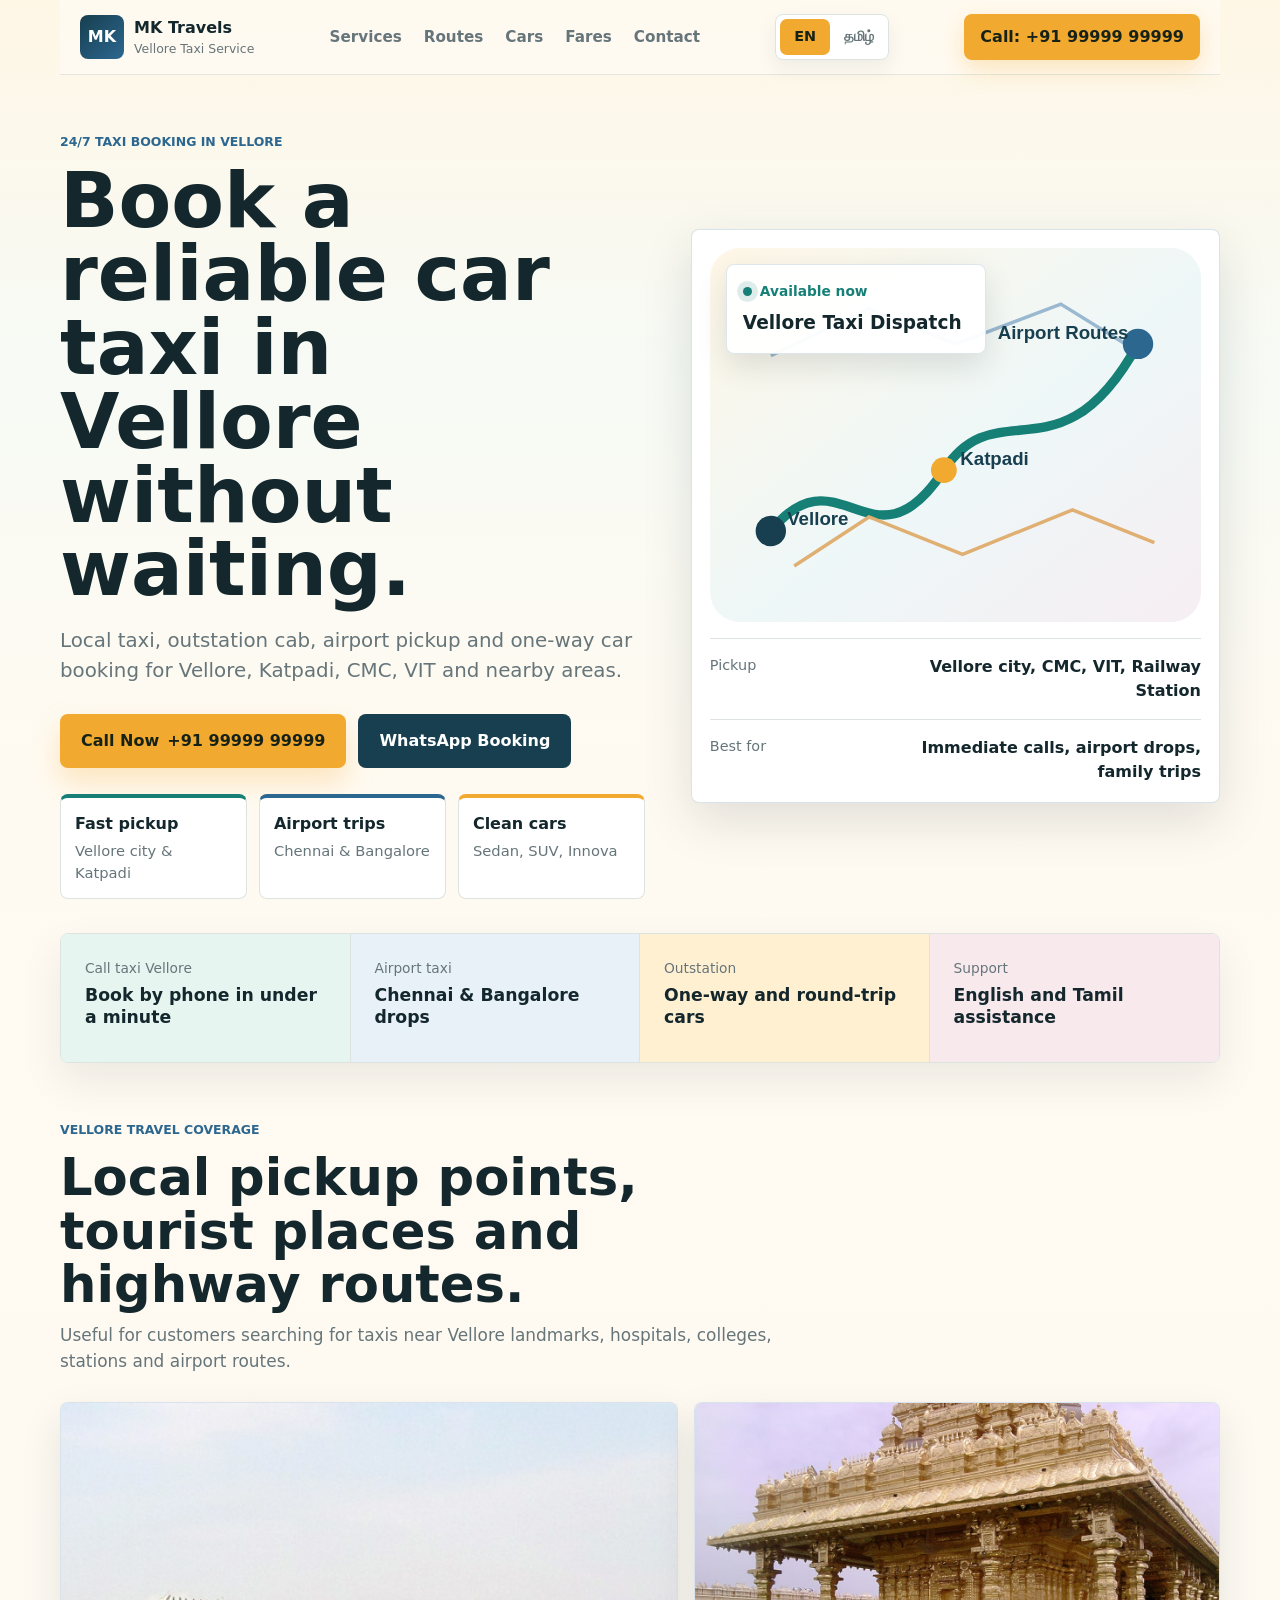
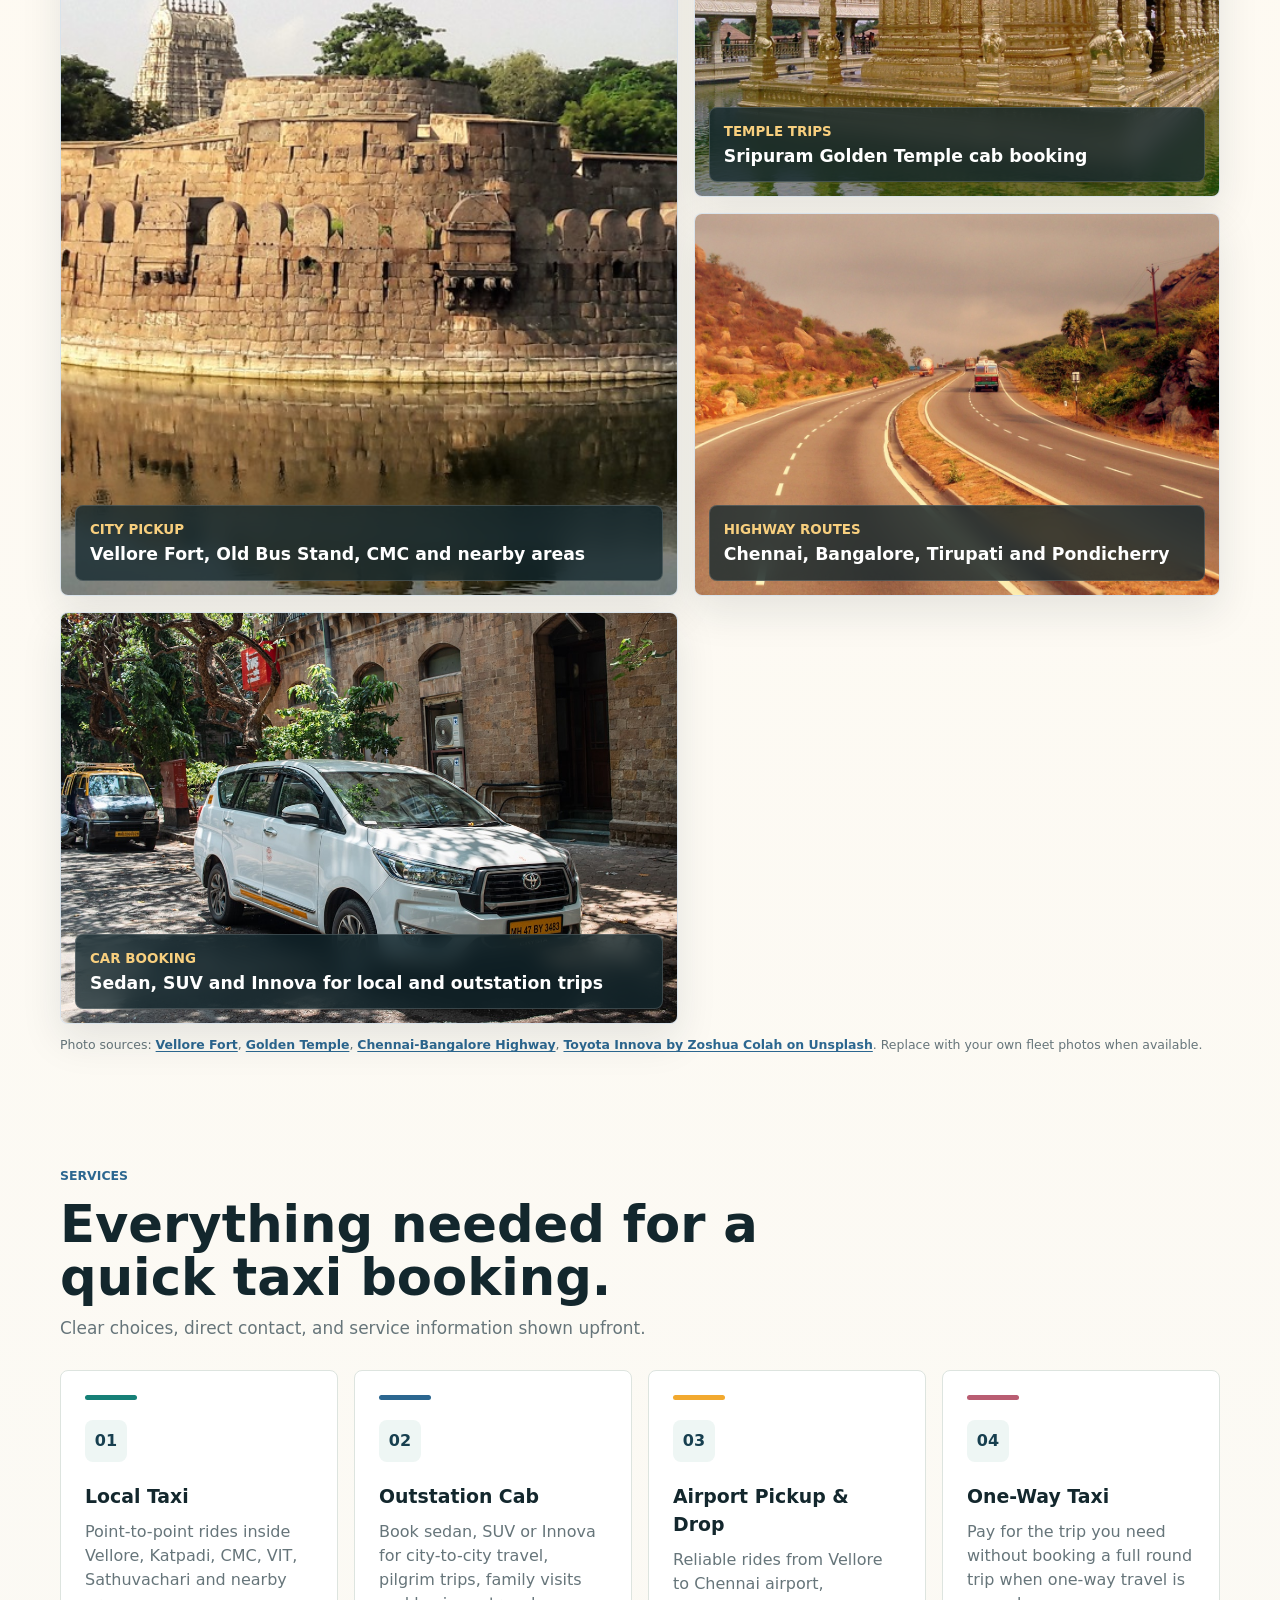
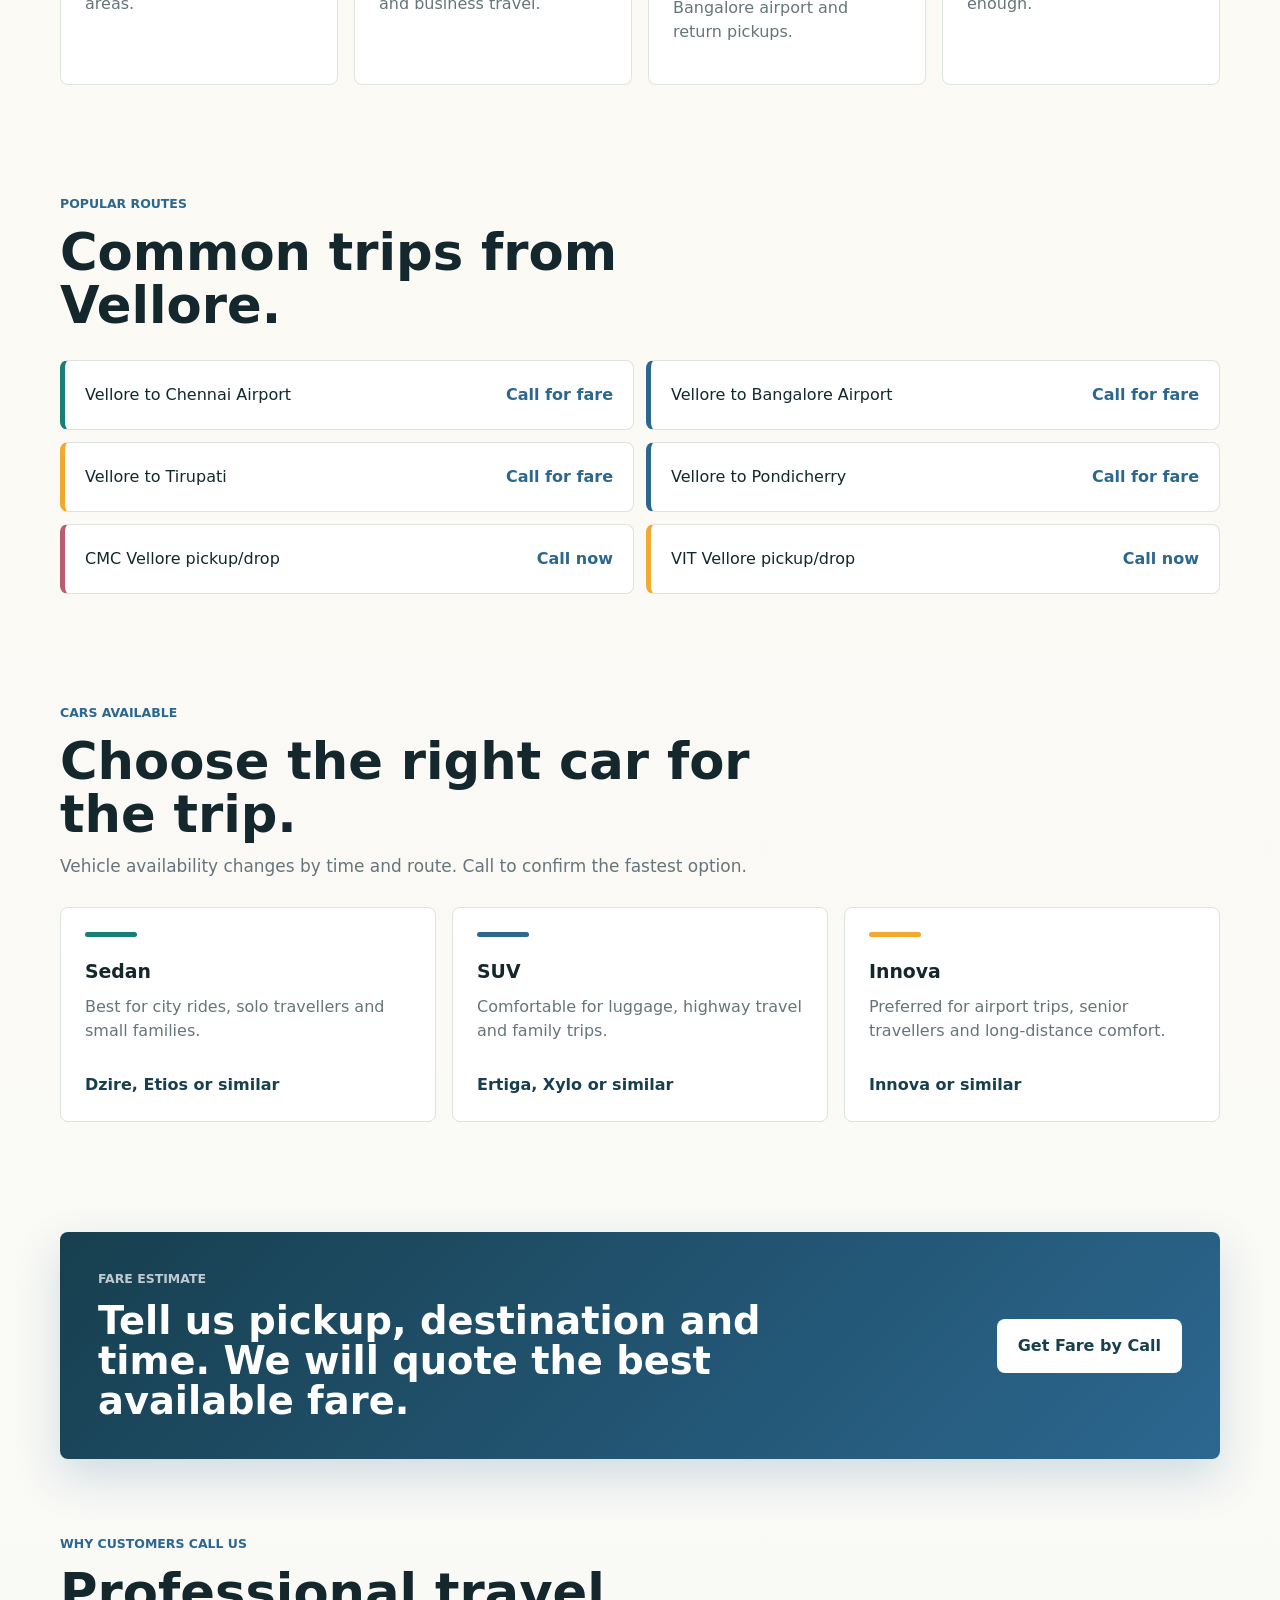
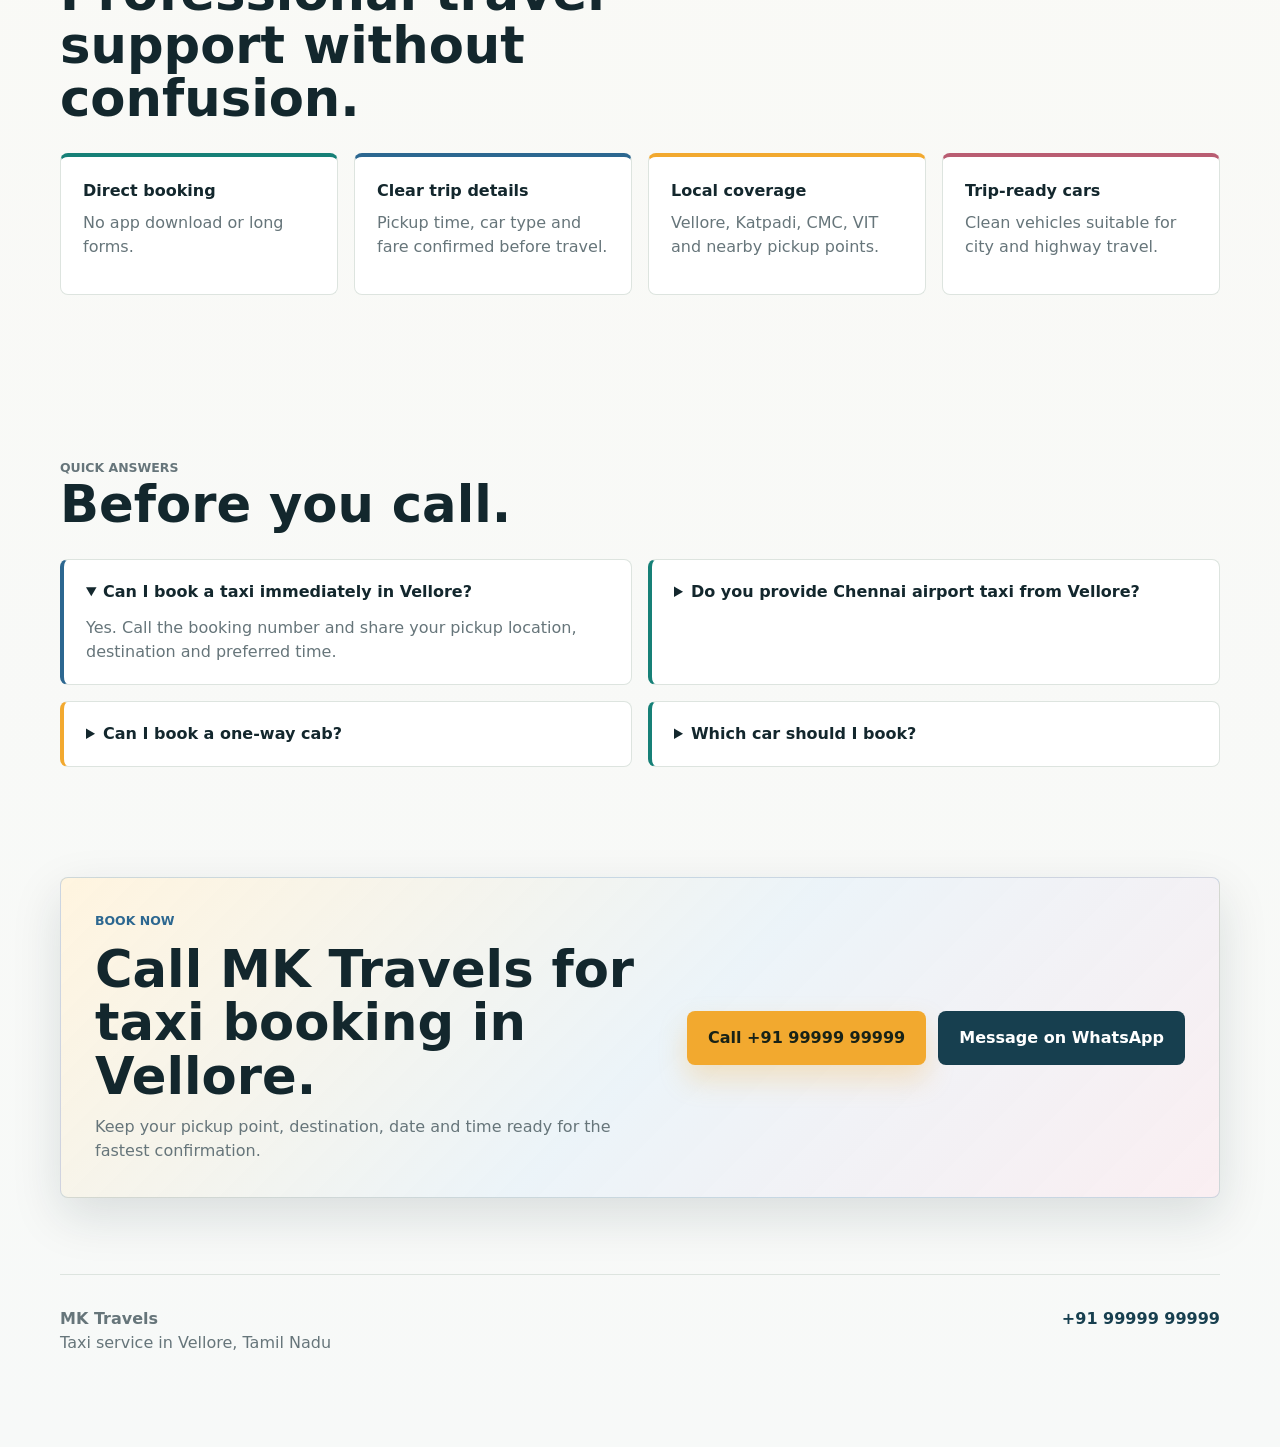
==== mk travels website/index.html @ da9f41bf "Add files via upload" ====
<!doctype html>
<html lang="en">
  <head>
    <meta charset="utf-8" />
    <meta name="viewport" content="width=device-width, initial-scale=1" />
    <title>MK Travels Vellore | Call Taxi, Cab Booking &amp; Outstation Car Rental</title>
    <meta
      name="description"
      content="Book a reliable taxi in Vellore with MK Travels. Local cab service, outstation taxi, airport pickup and drop, one-way trips, sedan, SUV and Innova booking. Call now for quick service."
    />
    <meta
      name="keywords"
      content="taxi service in Vellore, call taxi in Vellore, cab booking Vellore, car rental Vellore, Vellore to Chennai airport taxi, outstation taxi Vellore, one way taxi Vellore, airport taxi Vellore"
    />
    <meta name="robots" content="index, follow" />
    <meta name="theme-color" content="#173f4f" />
    <meta property="og:title" content="MK Travels Vellore | Taxi Booking &amp; Car Rental" />
    <meta
      property="og:description"
      content="Fast taxi booking in Vellore for local trips, outstation cabs, airport pickup and one-way travel."
    />
    <meta property="og:type" content="website" />
    <meta property="og:url" content="https://example.com/" />
    <meta name="twitter:card" content="summary" />
    <link rel="canonical" href="https://example.com/" />
    <link rel="alternate" hreflang="en-IN" href="https://example.com/" />
    <link rel="alternate" hreflang="ta-IN" href="https://example.com/ta.html" />
    <link rel="alternate" hreflang="x-default" href="https://example.com/" />
    <link rel="icon" href="assets/favicon.svg" type="image/svg+xml" />
    <link rel="stylesheet" href="styles.css" />
    <script type="application/ld+json">
      {
        "@context": "https://schema.org",
        "@type": "TaxiService",
        "name": "MK Travels",
        "alternateName": ["MK Travels Vellore", "எம் கே டிராவல்ஸ் வேலூர்", "வேலூர் கால் டாக்ஸி"],
        "url": "https://example.com/",
        "telephone": "+91 99999 99999",
        "priceRange": "Call for fare",
        "areaServed": [
          "Vellore",
          "Katpadi",
          "CMC Vellore",
          "VIT Vellore",
          "Ranipet",
          "Chennai Airport",
          "Bangalore Airport"
        ],
        "address": {
          "@type": "PostalAddress",
          "addressLocality": "Vellore",
          "addressRegion": "Tamil Nadu",
          "addressCountry": "IN"
        },
        "openingHoursSpecification": [
          {
            "@type": "OpeningHoursSpecification",
            "dayOfWeek": [
              "Monday",
              "Tuesday",
              "Wednesday",
              "Thursday",
              "Friday",
              "Saturday",
              "Sunday"
            ],
            "opens": "00:00",
            "closes": "23:59"
          }
        ],
        "hasOfferCatalog": {
          "@type": "OfferCatalog",
          "name": "Taxi and car booking services",
          "itemListElement": [
            { "@type": "Offer", "itemOffered": { "@type": "Service", "name": "Local taxi in Vellore" } },
            { "@type": "Offer", "itemOffered": { "@type": "Service", "name": "Outstation taxi from Vellore" } },
            { "@type": "Offer", "itemOffered": { "@type": "Service", "name": "Airport pickup and drop" } },
            { "@type": "Offer", "itemOffered": { "@type": "Service", "name": "One way cab booking" } },
            { "@type": "Offer", "itemOffered": { "@type": "Service", "name": "வேலூர் கால் டாக்ஸி சேவை" } },
            { "@type": "Offer", "itemOffered": { "@type": "Service", "name": "வேலூரில் இருந்து ஏர்போர்ட் டாக்ஸி" } }
          ]
        }
      }
    </script>
  </head>
  <body>
    <header class="site-header" data-header>
      <a class="brand" href="#top" aria-label="MK Travels home">
        <span class="brand-mark">MK</span>
        <span>
          <strong>MK Travels</strong>
          <small>Vellore Taxi Service</small>
        </span>
      </a>

      <button class="menu-toggle" type="button" aria-label="Open menu" aria-expanded="false" data-menu-toggle>
        <span></span>
        <span></span>
        <span></span>
      </button>

      <nav class="site-nav" data-nav aria-label="Primary navigation">
        <a href="#services">Services</a>
        <a href="#routes">Routes</a>
        <a href="#fleet">Cars</a>
        <a href="#fares">Fares</a>
        <a href="#contact">Contact</a>
      </nav>

      <div class="language-switch" aria-label="Language switch">
        <a class="is-active" href="index.html" aria-current="page">EN</a>
        <a href="ta.html" lang="ta">தமிழ்</a>
      </div>

      <a class="header-call" href="tel:+919999999999" data-track="header-call">Call: +91 99999 99999</a>
    </header>

    <main id="top">
      <section class="hero section-pad">
        <div class="hero-copy">
          <p class="eyebrow">24/7 taxi booking in Vellore</p>
          <h1>Book a reliable car taxi in Vellore without waiting.</h1>
          <p class="hero-text">
            Local taxi, outstation cab, airport pickup and one-way car booking for Vellore,
            Katpadi, CMC, VIT and nearby areas.
          </p>

          <div class="hero-actions" aria-label="Primary booking actions">
            <a class="btn btn-primary" href="tel:+919999999999" data-track="hero-call">
              Call Now
              <span>+91 99999 99999</span>
            </a>
            <a class="btn btn-secondary" href="https://wa.me/919999999999?text=I%20want%20to%20book%20a%20taxi%20in%20Vellore" data-track="hero-whatsapp">
              WhatsApp Booking
            </a>
          </div>

          <ul class="quick-facts" aria-label="Important service details">
            <li><strong>Fast pickup</strong><span>Vellore city &amp; Katpadi</span></li>
            <li><strong>Airport trips</strong><span>Chennai &amp; Bangalore</span></li>
            <li><strong>Clean cars</strong><span>Sedan, SUV, Innova</span></li>
          </ul>
        </div>

        <div class="hero-panel" aria-label="Quick booking summary">
          <div class="dispatch-card">
            <div>
              <span class="status-dot"></span>
              <p>Available now</p>
            </div>
            <strong>Vellore Taxi Dispatch</strong>
          </div>

          <div class="route-visual" aria-hidden="true">
            <svg viewBox="0 0 420 320" role="img">
              <defs>
                <linearGradient id="route-bg" x1="0" x2="1" y1="0" y2="1">
                  <stop offset="0" stop-color="#fff7e7" />
                  <stop offset="0.55" stop-color="#eef7f8" />
                  <stop offset="1" stop-color="#f6eef2" />
                </linearGradient>
              </defs>
              <rect width="420" height="320" rx="26" fill="url(#route-bg)" />
              <path d="M52 242 C110 170 140 282 200 190 C246 120 300 202 366 82" fill="none" stroke="#168077" stroke-width="8" stroke-linecap="round" />
              <path d="M52 92 L136 52 L210 82 L300 48 L368 90" fill="none" stroke="#9ab8cf" stroke-width="3" />
              <path d="M72 272 L136 230 L216 262 L310 224 L380 252" fill="none" stroke="#e0af72" stroke-width="3" />
              <circle cx="52" cy="242" r="13" fill="#173f4f" />
              <circle cx="200" cy="190" r="11" fill="#f2a92f" />
              <circle cx="366" cy="82" r="13" fill="#2c6790" />
              <g fill="#173f4f" font-family="Arial, sans-serif" font-size="16" font-weight="700">
                <text x="66" y="237">Vellore</text>
                <text x="214" y="186">Katpadi</text>
                <text x="246" y="78">Airport Routes</text>
              </g>
            </svg>
          </div>

          <div class="booking-strip">
            <span>Pickup</span>
            <strong>Vellore city, CMC, VIT, Railway Station</strong>
          </div>
          <div class="booking-strip">
            <span>Best for</span>
            <strong>Immediate calls, airport drops, family trips</strong>
          </div>
        </div>
      </section>

      <section class="instant-info" aria-label="Immediate booking information">
        <article>
          <span>Call taxi Vellore</span>
          <strong>Book by phone in under a minute</strong>
        </article>
        <article>
          <span>Airport taxi</span>
          <strong>Chennai &amp; Bangalore drops</strong>
        </article>
        <article>
          <span>Outstation</span>
          <strong>One-way and round-trip cars</strong>
        </article>
        <article>
          <span>Support</span>
          <strong>English and Tamil assistance</strong>
        </article>
      </section>

      <section class="visual-proof section-pad" aria-label="Vellore taxi service coverage">
        <div class="section-head">
          <p class="eyebrow">Vellore travel coverage</p>
          <h2>Local pickup points, tourist places and highway routes.</h2>
          <p>Useful for customers searching for taxis near Vellore landmarks, hospitals, colleges, stations and airport routes.</p>
        </div>

        <div class="image-grid">
          <article class="image-card large">
            <img
              src="assets/vellore-fort.jpg"
              alt="Taxi service near Vellore Fort and central Vellore pickup points"
              width="1200"
              height="675"
              loading="lazy"
              decoding="async"
            />
            <div>
              <span>City pickup</span>
              <strong>Vellore Fort, Old Bus Stand, CMC and nearby areas</strong>
            </div>
          </article>
          <article class="image-card">
            <img
              src="assets/golden-temple.jpg"
              alt="Cab booking for Sripuram Golden Temple Vellore"
              width="1200"
              height="900"
              loading="lazy"
              decoding="async"
            />
            <div>
              <span>Temple trips</span>
              <strong>Sripuram Golden Temple cab booking</strong>
            </div>
          </article>
          <article class="image-card">
            <img
              src="assets/highway-route.jpg"
              alt="Outstation taxi and airport highway routes from Vellore to Chennai and Bangalore"
              width="1200"
              height="871"
              loading="lazy"
              decoding="async"
            />
            <div>
              <span>Highway routes</span>
              <strong>Chennai, Bangalore, Tirupati and Pondicherry</strong>
            </div>
          </article>
          <article class="image-card">
            <img
              src="assets/cab-service.jpg"
              alt="Professional cab service in Vellore with sedan SUV and Innova booking"
              width="1200"
              height="800"
              loading="lazy"
              decoding="async"
            />
            <div>
              <span>Car booking</span>
              <strong>Sedan, SUV and Innova for local and outstation trips</strong>
            </div>
          </article>
        </div>
        <p class="image-credit">
          Photo sources: <a href="https://commons.wikimedia.org/wiki/File:Vellore_Fort_and_Jalakandeswarar_temple_(10).jpg">Vellore Fort</a>,
          <a href="https://commons.wikimedia.org/wiki/File:Golden_Temple,_Vellore,_India.jpg">Golden Temple</a>,
          <a href="https://commons.wikimedia.org/wiki/File:HIghway_Chennai_Bangalore.jpg">Chennai-Bangalore Highway</a>,
          <a href="https://unsplash.com/photos/a-white-car-parked-on-a-city-street-i7iC4G_FjQA">Toyota Innova by Zoshua Colah on Unsplash</a>.
          Replace with your own fleet photos when available.
        </p>
      </section>

      <section id="services" class="section-pad">
        <div class="section-head">
          <p class="eyebrow">Services</p>
          <h2>Everything needed for a quick taxi booking.</h2>
          <p>Clear choices, direct contact, and service information shown upfront.</p>
        </div>

        <div class="service-grid">
          <article class="service-card">
            <span class="icon">01</span>
            <h3>Local Taxi</h3>
            <p>Point-to-point rides inside Vellore, Katpadi, CMC, VIT, Sathuvachari and nearby areas.</p>
          </article>
          <article class="service-card">
            <span class="icon">02</span>
            <h3>Outstation Cab</h3>
            <p>Book sedan, SUV or Innova for city-to-city travel, pilgrim trips, family visits and business travel.</p>
          </article>
          <article class="service-card">
            <span class="icon">03</span>
            <h3>Airport Pickup &amp; Drop</h3>
            <p>Reliable rides from Vellore to Chennai airport, Bangalore airport and return pickups.</p>
          </article>
          <article class="service-card">
            <span class="icon">04</span>
            <h3>One-Way Taxi</h3>
            <p>Pay for the trip you need without booking a full round trip when one-way travel is enough.</p>
          </article>
        </div>
      </section>

      <section id="routes" class="routes section-pad">
        <div class="section-head compact">
          <p class="eyebrow">Popular routes</p>
          <h2>Common trips from Vellore.</h2>
        </div>

        <div class="route-list">
          <a href="tel:+919999999999" data-track="route-call"><span>Vellore to Chennai Airport</span><strong>Call for fare</strong></a>
          <a href="tel:+919999999999" data-track="route-call"><span>Vellore to Bangalore Airport</span><strong>Call for fare</strong></a>
          <a href="tel:+919999999999" data-track="route-call"><span>Vellore to Tirupati</span><strong>Call for fare</strong></a>
          <a href="tel:+919999999999" data-track="route-call"><span>Vellore to Pondicherry</span><strong>Call for fare</strong></a>
          <a href="tel:+919999999999" data-track="route-call"><span>CMC Vellore pickup/drop</span><strong>Call now</strong></a>
          <a href="tel:+919999999999" data-track="route-call"><span>VIT Vellore pickup/drop</span><strong>Call now</strong></a>
        </div>
      </section>

      <section id="fleet" class="fleet section-pad">
        <div class="section-head">
          <p class="eyebrow">Cars available</p>
          <h2>Choose the right car for the trip.</h2>
          <p>Vehicle availability changes by time and route. Call to confirm the fastest option.</p>
        </div>

        <div class="fleet-grid">
          <article>
            <h3>Sedan</h3>
            <p>Best for city rides, solo travellers and small families.</p>
            <span>Dzire, Etios or similar</span>
          </article>
          <article>
            <h3>SUV</h3>
            <p>Comfortable for luggage, highway travel and family trips.</p>
            <span>Ertiga, Xylo or similar</span>
          </article>
          <article>
            <h3>Innova</h3>
            <p>Preferred for airport trips, senior travellers and long-distance comfort.</p>
            <span>Innova or similar</span>
          </article>
        </div>
      </section>

      <section id="fares" class="fare-band">
        <div>
          <p class="eyebrow">Fare estimate</p>
          <h2>Tell us pickup, destination and time. We will quote the best available fare.</h2>
        </div>
        <a class="btn btn-light" href="tel:+919999999999" data-track="fare-call">Get Fare by Call</a>
      </section>

      <section class="why section-pad">
        <div class="section-head compact">
          <p class="eyebrow">Why customers call us</p>
          <h2>Professional travel support without confusion.</h2>
        </div>
        <div class="why-grid">
          <div><strong>Direct booking</strong><span>No app download or long forms.</span></div>
          <div><strong>Clear trip details</strong><span>Pickup time, car type and fare confirmed before travel.</span></div>
          <div><strong>Local coverage</strong><span>Vellore, Katpadi, CMC, VIT and nearby pickup points.</span></div>
          <div><strong>Trip-ready cars</strong><span>Clean vehicles suitable for city and highway travel.</span></div>
        </div>
      </section>

      <section class="faq section-pad" aria-label="Frequently asked questions">
        <div class="section-head compact">
          <p class="eyebrow">Quick answers</p>
          <h2>Before you call.</h2>
        </div>
        <div class="faq-grid">
          <details open>
            <summary>Can I book a taxi immediately in Vellore?</summary>
            <p>Yes. Call the booking number and share your pickup location, destination and preferred time.</p>
          </details>
          <details>
            <summary>Do you provide Chennai airport taxi from Vellore?</summary>
            <p>Yes. Chennai airport pickup and drop services are available by advance booking.</p>
          </details>
          <details>
            <summary>Can I book a one-way cab?</summary>
            <p>Yes. One-way and round-trip options are available based on route and car availability.</p>
          </details>
          <details>
            <summary>Which car should I book?</summary>
            <p>Sedan works for small trips, SUV is better with luggage, and Innova is recommended for longer highway travel.</p>
          </details>
        </div>
      </section>

      <section id="contact" class="contact section-pad">
        <div class="contact-card">
          <div>
            <p class="eyebrow">Book now</p>
            <h2>Call MK Travels for taxi booking in Vellore.</h2>
            <p>Keep your pickup point, destination, date and time ready for the fastest confirmation.</p>
          </div>
          <div class="contact-actions">
            <a class="btn btn-primary" href="tel:+919999999999" data-track="contact-call">Call +91 99999 99999</a>
            <a class="btn btn-secondary" href="https://wa.me/919999999999?text=I%20want%20to%20book%20a%20taxi%20in%20Vellore" data-track="contact-whatsapp">Message on WhatsApp</a>
          </div>
        </div>
      </section>
    </main>

    <footer class="site-footer">
      <div>
        <strong>MK Travels</strong>
        <span>Taxi service in Vellore, Tamil Nadu</span>
      </div>
      <a href="tel:+919999999999" data-track="footer-call">+91 99999 99999</a>
    </footer>

    <div class="mobile-cta" aria-label="Mobile booking actions">
      <a href="tel:+919999999999" data-track="sticky-call">Call Now</a>
      <a href="https://wa.me/919999999999?text=I%20want%20to%20book%20a%20taxi%20in%20Vellore" data-track="sticky-whatsapp">WhatsApp</a>
    </div>

    <script src="script.js"></script>
  </body>
</html>
---- mk travels website/styles.css ----
:root {
  --ink: #13272d;
  --muted: #66757a;
  --brand: #173f4f;
  --brand-2: #168077;
  --blue: #2c6790;
  --blue-soft: #e7f1f7;
  --accent: #f2a92f;
  --accent-dark: #9c5c08;
  --rose: #b95d72;
  --rose-soft: #f8e9ed;
  --green-soft: #e6f5ef;
  --paper: #fffaf1;
  --paper-2: #f5f7f2;
  --soft: #eef6f4;
  --line: #dde4df;
  --white: #ffffff;
  --shadow: 0 18px 50px rgba(19, 39, 45, 0.13);
  --max: 1160px;
}

* {
  box-sizing: border-box;
}

html {
  scroll-behavior: smooth;
}

body {
  margin: 0;
  color: var(--ink);
  background:
    linear-gradient(180deg, #fff7e6 0, #f7faf5 360px, #fffaf1 760px, #f7f9f8 100%);
  font-family: Inter, ui-sans-serif, system-ui, -apple-system, BlinkMacSystemFont, "Segoe UI", sans-serif;
  line-height: 1.5;
}

body.nav-open {
  overflow: hidden;
}

html[lang="ta"] body {
  font-family: "Noto Sans Tamil", "Latha", "Tamil MN", Inter, ui-sans-serif, system-ui, sans-serif;
}

html[lang="ta"] h1,
html[lang="ta"] h2 {
  line-height: 1.12;
}

html[lang="ta"] h1 {
  max-width: 820px;
}

html[lang="ta"] .route-list strong,
html[lang="ta"] .btn,
html[lang="ta"] .header-call {
  white-space: normal;
}

a {
  color: inherit;
  text-decoration: none;
}

button {
  font: inherit;
}

.site-header {
  position: sticky;
  top: 0;
  z-index: 20;
  display: flex;
  align-items: center;
  justify-content: space-between;
  gap: 22px;
  width: min(100%, var(--max));
  margin: 0 auto;
  padding: 14px 20px;
  background: rgba(255, 250, 241, 0.92);
  border-bottom: 1px solid rgba(221, 228, 223, 0.85);
  backdrop-filter: blur(18px);
}

.brand {
  display: inline-flex;
  align-items: center;
  gap: 10px;
  min-width: max-content;
}

.brand-mark {
  display: grid;
  width: 44px;
  height: 44px;
  place-items: center;
  color: var(--white);
  background: linear-gradient(135deg, var(--brand), var(--blue));
  border-radius: 8px;
  font-weight: 800;
}

.brand strong,
.brand small {
  display: block;
}

.brand strong {
  font-size: 1rem;
}

.brand small {
  color: var(--muted);
  font-size: 0.78rem;
}

.site-nav {
  display: flex;
  align-items: center;
  gap: 22px;
  color: var(--muted);
  font-size: 0.95rem;
  font-weight: 650;
}

.site-nav a:hover {
  color: var(--brand);
}

.language-switch {
  display: inline-flex;
  align-items: center;
  gap: 4px;
  padding: 4px;
  background: var(--white);
  border: 1px solid var(--line);
  border-radius: 8px;
  box-shadow: 0 8px 20px rgba(19, 39, 45, 0.07);
}

.language-switch a {
  display: inline-grid;
  min-width: 50px;
  min-height: 36px;
  place-items: center;
  padding: 6px 10px;
  color: var(--muted);
  border-radius: 7px;
  font-size: 0.9rem;
  font-weight: 850;
}

.language-switch a.is-active {
  color: #172217;
  background: var(--accent);
}

.header-call {
  padding: 11px 16px;
  color: #172217;
  background: var(--accent);
  border-radius: 8px;
  font-weight: 800;
  white-space: nowrap;
  box-shadow: 0 9px 24px rgba(242, 169, 47, 0.28);
}

.menu-toggle {
  display: none;
  width: 44px;
  height: 44px;
  padding: 11px;
  background: var(--white);
  border: 1px solid var(--line);
  border-radius: 8px;
}

.menu-toggle span {
  display: block;
  height: 2px;
  margin: 5px 0;
  background: var(--brand);
}

.section-pad {
  width: min(100% - 40px, var(--max));
  margin: 0 auto;
  padding: 76px 0;
}

.hero {
  display: grid;
  grid-template-columns: minmax(0, 1.05fr) minmax(340px, 0.95fr);
  align-items: center;
  gap: 46px;
  min-height: calc(100vh - 80px);
  padding-top: 58px;
  padding-bottom: 42px;
}

.hero-copy {
  position: relative;
}

.eyebrow {
  margin: 0 0 12px;
  color: var(--blue);
  font-size: 0.78rem;
  font-weight: 850;
  letter-spacing: 0;
  text-transform: uppercase;
}

h1,
h2,
h3,
p {
  margin-top: 0;
}

h1 {
  max-width: 780px;
  margin-bottom: 20px;
  font-size: clamp(2.45rem, 6vw, 5.3rem);
  line-height: 0.96;
  letter-spacing: 0;
}

h2 {
  margin-bottom: 12px;
  font-size: clamp(1.9rem, 4vw, 3.5rem);
  line-height: 1.04;
  letter-spacing: 0;
}

h3 {
  margin-bottom: 10px;
  font-size: 1.18rem;
}

.hero-text {
  max-width: 660px;
  margin-bottom: 28px;
  color: var(--muted);
  font-size: clamp(1.05rem, 2vw, 1.24rem);
}

.hero-actions,
.contact-actions {
  display: flex;
  flex-wrap: wrap;
  gap: 12px;
  margin-bottom: 26px;
}

.btn {
  display: inline-flex;
  min-height: 52px;
  align-items: center;
  justify-content: center;
  gap: 8px;
  padding: 14px 20px;
  border: 1px solid transparent;
  border-radius: 8px;
  font-weight: 850;
  text-align: center;
}

.btn span {
  font-weight: 700;
}

.btn-primary {
  color: #172217;
  background: var(--accent);
  box-shadow: 0 14px 28px rgba(242, 169, 47, 0.26);
}

.btn-secondary {
  color: var(--white);
  background: var(--brand);
  border-color: rgba(23, 63, 79, 0.12);
}

.btn-light {
  color: var(--brand);
  background: var(--white);
}

.quick-facts {
  display: grid;
  grid-template-columns: repeat(3, minmax(0, 1fr));
  gap: 12px;
  max-width: 740px;
  padding: 0;
  margin: 0;
  list-style: none;
}

.quick-facts li {
  min-height: 92px;
  padding: 14px;
  background: var(--white);
  border: 1px solid var(--line);
  border-top: 4px solid var(--brand-2);
  border-radius: 8px;
}

.quick-facts li:nth-child(2) {
  border-top-color: var(--blue);
}

.quick-facts li:nth-child(3) {
  border-top-color: var(--accent);
}

.quick-facts strong,
.quick-facts span {
  display: block;
}

.quick-facts span {
  margin-top: 4px;
  color: var(--muted);
  font-size: 0.92rem;
}

.hero-panel {
  position: relative;
  padding: 18px;
  background: var(--white);
  border: 1px solid rgba(44, 103, 144, 0.18);
  border-radius: 8px;
  box-shadow: var(--shadow);
}

.dispatch-card {
  position: absolute;
  top: 34px;
  left: 34px;
  z-index: 2;
  width: min(260px, calc(100% - 68px));
  padding: 16px;
  background: rgba(255, 255, 255, 0.95);
  border: 1px solid rgba(44, 103, 144, 0.16);
  border-radius: 8px;
  box-shadow: 0 12px 30px rgba(16, 37, 34, 0.12);
}

.dispatch-card div {
  display: flex;
  align-items: center;
  gap: 8px;
}

.dispatch-card p {
  margin: 0;
  color: var(--brand-2);
  font-size: 0.86rem;
  font-weight: 850;
}

.dispatch-card strong {
  display: block;
  margin-top: 8px;
  font-size: 1.16rem;
}

.status-dot {
  width: 9px;
  height: 9px;
  background: var(--brand-2);
  border-radius: 50%;
  box-shadow: 0 0 0 6px rgba(22, 128, 119, 0.14);
}

.route-visual {
  overflow: hidden;
  border-radius: 8px;
}

.route-visual svg {
  display: block;
  width: 100%;
  height: auto;
}

.booking-strip {
  display: flex;
  justify-content: space-between;
  gap: 16px;
  padding: 16px 0 0;
  margin-top: 16px;
  border-top: 1px solid var(--line);
}

.booking-strip span {
  color: var(--muted);
  font-size: 0.9rem;
}

.booking-strip strong {
  max-width: 310px;
  text-align: right;
}

.instant-info {
  display: grid;
  grid-template-columns: repeat(4, minmax(0, 1fr));
  width: min(100% - 40px, var(--max));
  margin: -8px auto 0;
  overflow: hidden;
  background: var(--white);
  border-radius: 8px;
  border: 1px solid var(--line);
  box-shadow: 0 18px 42px rgba(19, 39, 45, 0.08);
}

.instant-info article {
  min-height: 128px;
  padding: 24px;
  color: var(--ink);
  border-right: 1px solid var(--line);
  background: var(--green-soft);
}

.instant-info article:nth-child(2) {
  background: var(--blue-soft);
}

.instant-info article:nth-child(3) {
  background: #fff0d2;
}

.instant-info article:nth-child(4) {
  background: var(--rose-soft);
}

.instant-info article:last-child {
  border-right: 0;
}

.instant-info span,
.instant-info strong {
  display: block;
}

.instant-info span {
  margin-bottom: 7px;
  color: var(--muted);
  font-size: 0.86rem;
}

.instant-info strong {
  font-size: 1.08rem;
  line-height: 1.25;
}

.section-head {
  max-width: 760px;
  margin-bottom: 28px;
}

.section-head.compact {
  max-width: 620px;
}

.section-head p:not(.eyebrow) {
  color: var(--muted);
  font-size: 1.06rem;
}

.visual-proof {
  padding-top: 58px;
  padding-bottom: 36px;
}

.image-grid {
  display: grid;
  grid-template-columns: 1.08fr 0.92fr;
  gap: 16px;
}

.image-card {
  position: relative;
  min-height: 250px;
  overflow: hidden;
  background: var(--white);
  border: 1px solid rgba(44, 103, 144, 0.18);
  border-radius: 8px;
  box-shadow: 0 16px 40px rgba(19, 39, 45, 0.1);
}

.image-card.large {
  grid-row: span 2;
  min-height: 516px;
}

.image-card img {
  display: block;
  width: 100%;
  height: 100%;
  min-height: inherit;
  object-fit: cover;
}

.image-card div {
  position: absolute;
  right: 14px;
  bottom: 14px;
  left: 14px;
  padding: 14px;
  color: var(--white);
  background: rgba(19, 39, 45, 0.78);
  border: 1px solid rgba(255, 255, 255, 0.16);
  border-radius: 8px;
  backdrop-filter: blur(10px);
}

.image-card span,
.image-card strong {
  display: block;
}

.image-card span {
  margin-bottom: 4px;
  color: #f8cf7e;
  font-size: 0.84rem;
  font-weight: 850;
  text-transform: uppercase;
}

.image-card strong {
  font-size: 1.08rem;
  line-height: 1.24;
}

.image-credit {
  margin: 12px 0 0;
  color: var(--muted);
  font-size: 0.78rem;
}

.image-credit a {
  color: var(--blue);
  font-weight: 750;
  text-decoration: underline;
  text-underline-offset: 2px;
}

.service-grid,
.fleet-grid,
.why-grid,
.faq-grid {
  display: grid;
  gap: 16px;
}

.service-grid {
  grid-template-columns: repeat(4, minmax(0, 1fr));
}

.service-card,
.fleet-grid article,
.why-grid div,
.faq details {
  background: var(--white);
  border: 1px solid var(--line);
  border-radius: 8px;
}

.service-card {
  min-height: 244px;
  padding: 24px;
  position: relative;
  overflow: hidden;
}

.service-card::before,
.fleet-grid article::before {
  content: "";
  display: block;
  width: 52px;
  height: 5px;
  margin-bottom: 20px;
  background: var(--brand-2);
  border-radius: 99px;
}

.service-card:nth-child(2)::before,
.fleet-grid article:nth-child(2)::before {
  background: var(--blue);
}

.service-card:nth-child(3)::before,
.fleet-grid article:nth-child(3)::before {
  background: var(--accent);
}

.service-card:nth-child(4)::before {
  background: var(--rose);
}

.service-card p,
.fleet-grid p,
.why-grid span,
.faq p {
  color: var(--muted);
}

.icon {
  display: inline-grid;
  width: 42px;
  height: 42px;
  place-items: center;
  margin-bottom: 20px;
  color: var(--brand);
  background: var(--soft);
  border-radius: 8px;
  font-weight: 850;
}

.routes {
  padding-top: 34px;
}

.route-list {
  display: grid;
  grid-template-columns: repeat(2, minmax(0, 1fr));
  gap: 12px;
}

.route-list a {
  display: flex;
  align-items: center;
  justify-content: space-between;
  gap: 16px;
  min-height: 70px;
  padding: 18px 20px;
  background: var(--white);
  border: 1px solid var(--line);
  border-left: 5px solid var(--brand-2);
  border-radius: 8px;
  transition: transform 160ms ease, border-color 160ms ease;
}

.route-list a:hover {
  border-color: rgba(44, 103, 144, 0.36);
  transform: translateY(-2px);
}

.route-list a:nth-child(2n) {
  border-left-color: var(--blue);
}

.route-list a:nth-child(3n) {
  border-left-color: var(--accent);
}

.route-list a:nth-child(5n) {
  border-left-color: var(--rose);
}

.route-list strong {
  color: var(--blue);
  white-space: nowrap;
}

.fleet {
  padding-top: 34px;
}

.fleet-grid {
  grid-template-columns: repeat(3, minmax(0, 1fr));
}

.fleet-grid article {
  min-height: 200px;
  padding: 24px;
}

.fleet-grid span {
  display: inline-block;
  margin-top: 14px;
  color: var(--brand);
  font-weight: 800;
}

.fare-band {
  display: flex;
  align-items: center;
  justify-content: space-between;
  gap: 24px;
  width: min(100% - 40px, var(--max));
  margin: 34px auto 0;
  padding: 38px;
  color: var(--white);
  background: linear-gradient(135deg, var(--brand), var(--blue));
  border-radius: 8px;
  box-shadow: 0 18px 45px rgba(44, 103, 144, 0.2);
}

.fare-band .eyebrow {
  color: rgba(255, 255, 255, 0.72);
}

.fare-band h2 {
  max-width: 760px;
  margin-bottom: 0;
  font-size: clamp(1.7rem, 3vw, 2.6rem);
}

.why-grid {
  grid-template-columns: repeat(4, minmax(0, 1fr));
}

.why-grid div {
  min-height: 142px;
  padding: 22px;
  border-top: 4px solid var(--brand-2);
}

.why-grid div:nth-child(2) {
  border-top-color: var(--blue);
}

.why-grid div:nth-child(3) {
  border-top-color: var(--accent);
}

.why-grid div:nth-child(4) {
  border-top-color: var(--rose);
}

.why-grid strong,
.why-grid span {
  display: block;
}

.why-grid span {
  margin-top: 8px;
}

.faq-grid {
  grid-template-columns: repeat(2, minmax(0, 1fr));
}

.faq details {
  padding: 20px 22px;
  border-left: 4px solid var(--blue);
}

.faq details:nth-child(2n) {
  border-left-color: var(--brand-2);
}

.faq details:nth-child(3n) {
  border-left-color: var(--accent);
}

.faq summary {
  cursor: pointer;
  font-weight: 850;
}

.faq p {
  margin: 12px 0 0;
}

.contact {
  padding-top: 34px;
}

.contact-card {
  display: grid;
  grid-template-columns: minmax(0, 1fr) auto;
  gap: 26px;
  align-items: center;
  padding: 34px;
  background:
    linear-gradient(135deg, rgba(255, 240, 210, 0.7), rgba(231, 241, 247, 0.8) 52%, rgba(248, 233, 237, 0.75)),
    var(--white);
  border: 1px solid rgba(44, 103, 144, 0.2);
  border-radius: 8px;
  box-shadow: var(--shadow);
}

.contact-card h2 {
  max-width: 700px;
  font-size: clamp(1.9rem, 4vw, 3.2rem);
}

.contact-card p:not(.eyebrow) {
  margin-bottom: 0;
  color: var(--muted);
}

.contact-actions {
  justify-content: flex-end;
  margin-bottom: 0;
}

.site-footer {
  display: flex;
  justify-content: space-between;
  gap: 20px;
  width: min(100% - 40px, var(--max));
  margin: 0 auto;
  padding: 32px 0 92px;
  color: var(--muted);
  border-top: 1px solid var(--line);
}

.site-footer strong,
.site-footer span {
  display: block;
}

.site-footer a {
  color: var(--brand);
  font-weight: 850;
}

.mobile-cta {
  position: fixed;
  right: 14px;
  bottom: 14px;
  left: 14px;
  z-index: 30;
  display: none;
  grid-template-columns: 1fr 1fr;
  gap: 10px;
  padding: 10px;
  background: rgba(255, 250, 241, 0.9);
  border: 1px solid var(--line);
  border-radius: 8px;
  backdrop-filter: blur(18px);
  box-shadow: 0 12px 32px rgba(16, 37, 34, 0.18);
}

.mobile-cta a {
  display: grid;
  min-height: 48px;
  place-items: center;
  color: #172217;
  background: var(--accent);
  border-radius: 8px;
  font-weight: 850;
}

.mobile-cta a:last-child {
  color: var(--white);
  background: var(--brand);
  border: 1px solid rgba(23, 63, 79, 0.12);
}

@media (max-width: 980px) {
  .site-header {
    width: 100%;
  }

  .menu-toggle,
  .mobile-cta {
    display: grid;
  }

  .site-nav {
    position: fixed;
    top: 73px;
    right: 16px;
    left: 16px;
    display: none;
    padding: 18px;
    background: var(--white);
    border: 1px solid var(--line);
    border-radius: 8px;
    box-shadow: var(--shadow);
  }

  .site-nav.is-open {
    display: grid;
  }

  .header-call {
    display: none;
  }

  .hero {
    grid-template-columns: 1fr;
    min-height: 0;
    padding-top: 46px;
  }

  .hero-panel {
    max-width: 620px;
  }

  .instant-info,
  .service-grid,
  .image-grid,
  .why-grid {
    grid-template-columns: repeat(2, minmax(0, 1fr));
  }

  .image-card.large {
    grid-row: span 1;
    min-height: 300px;
  }

  .instant-info article:nth-child(2) {
    border-right: 0;
  }

  .contact-card {
    grid-template-columns: 1fr;
  }

  .contact-actions {
    justify-content: flex-start;
  }
}

@media (max-width: 680px) {
  .site-header {
    gap: 10px;
    padding: 12px 14px;
  }

  .language-switch a {
    min-width: 44px;
    padding-inline: 8px;
    font-size: 0.84rem;
  }

  .section-pad {
    width: min(100% - 28px, var(--max));
    padding: 54px 0;
  }

  .hero {
    gap: 30px;
    padding-top: 34px;
  }

  h1 {
    font-size: clamp(2.25rem, 12vw, 3.6rem);
  }

  .hero-actions .btn,
  .contact-actions .btn {
    width: 100%;
  }

  .quick-facts,
  .instant-info,
  .service-grid,
  .image-grid,
  .route-list,
  .fleet-grid,
  .why-grid,
  .faq-grid {
    grid-template-columns: 1fr;
  }

  .quick-facts li {
    min-height: auto;
  }

  .image-card,
  .image-card.large {
    min-height: 260px;
  }

  .instant-info {
    width: min(100% - 28px, var(--max));
  }

  .instant-info article {
    min-height: auto;
    border-right: 0;
    border-bottom: 1px solid var(--line);
  }

  .instant-info article:last-child {
    border-bottom: 0;
  }

  .dispatch-card {
    position: static;
    width: 100%;
    margin-bottom: 12px;
  }

  .booking-strip,
  .route-list a,
  .fare-band,
  .site-footer {
    display: block;
  }

  .booking-strip strong {
    display: block;
    max-width: none;
    margin-top: 4px;
    text-align: left;
  }

  .route-list strong {
    display: block;
    margin-top: 6px;
  }

  .fare-band {
    width: min(100% - 28px, var(--max));
    padding: 28px;
  }

  .fare-band .btn {
    width: 100%;
    margin-top: 22px;
  }

  .contact-card {
    padding: 26px;
  }

  .site-footer {
    width: min(100% - 28px, var(--max));
  }

  .site-footer a {
    display: block;
    margin-top: 12px;
  }
}

@media (max-width: 420px) {
  .brand small {
    display: none;
  }

  .brand-mark {
    width: 40px;
    height: 40px;
  }

  .menu-toggle {
    width: 40px;
    height: 40px;
    padding: 9px;
  }

  .language-switch {
    padding: 3px;
  }
}
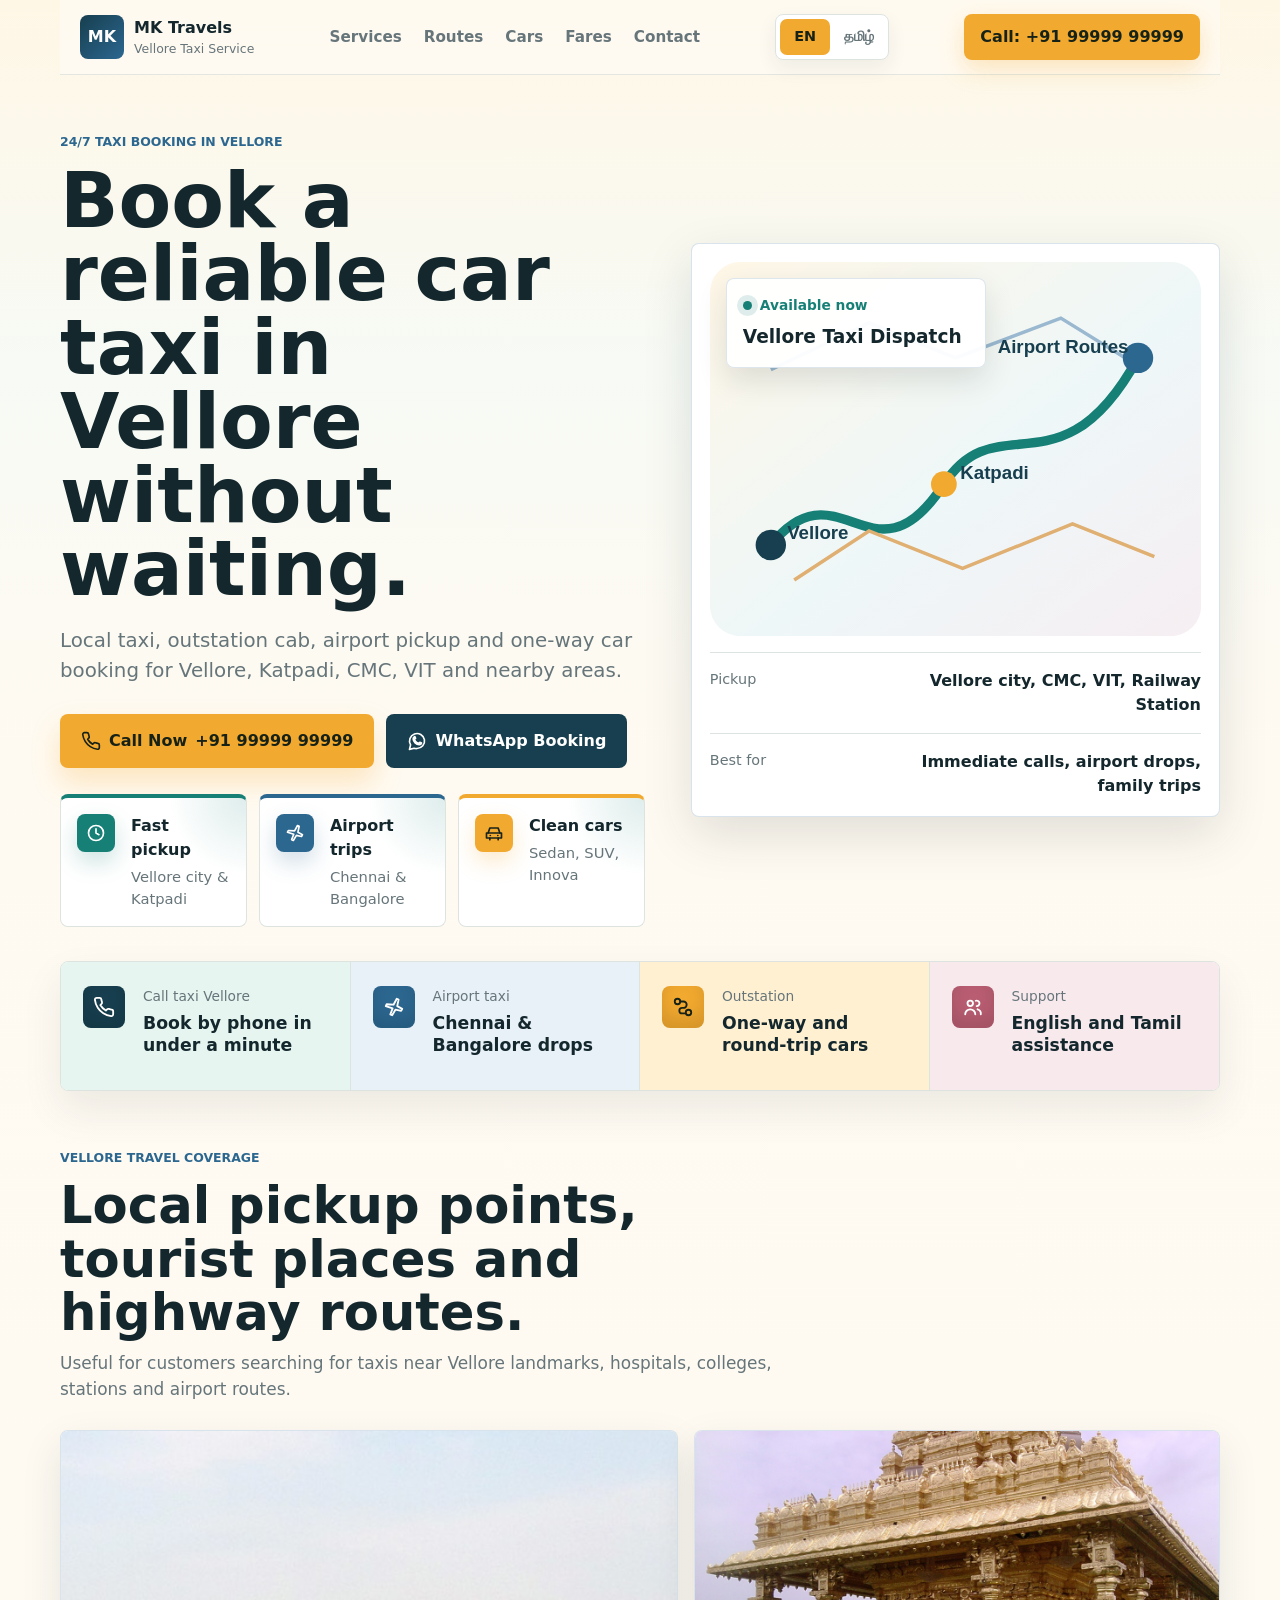
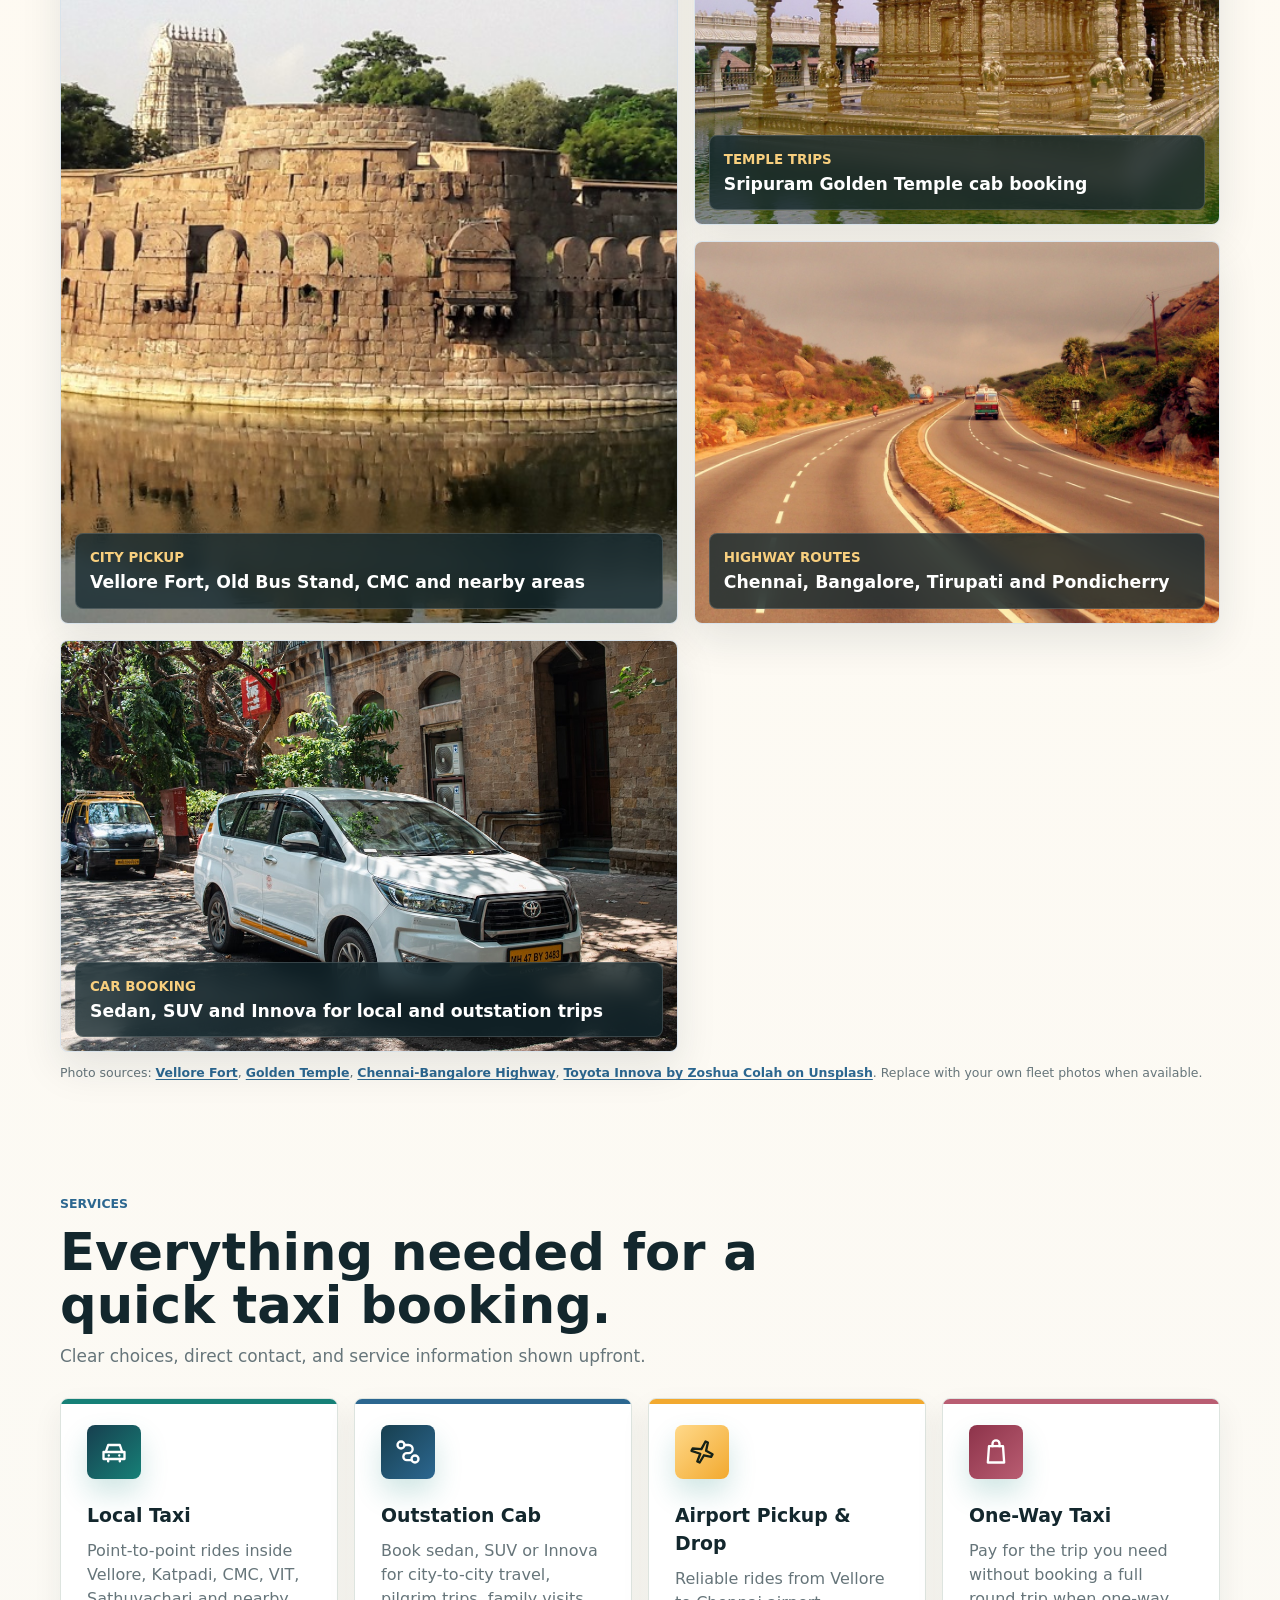
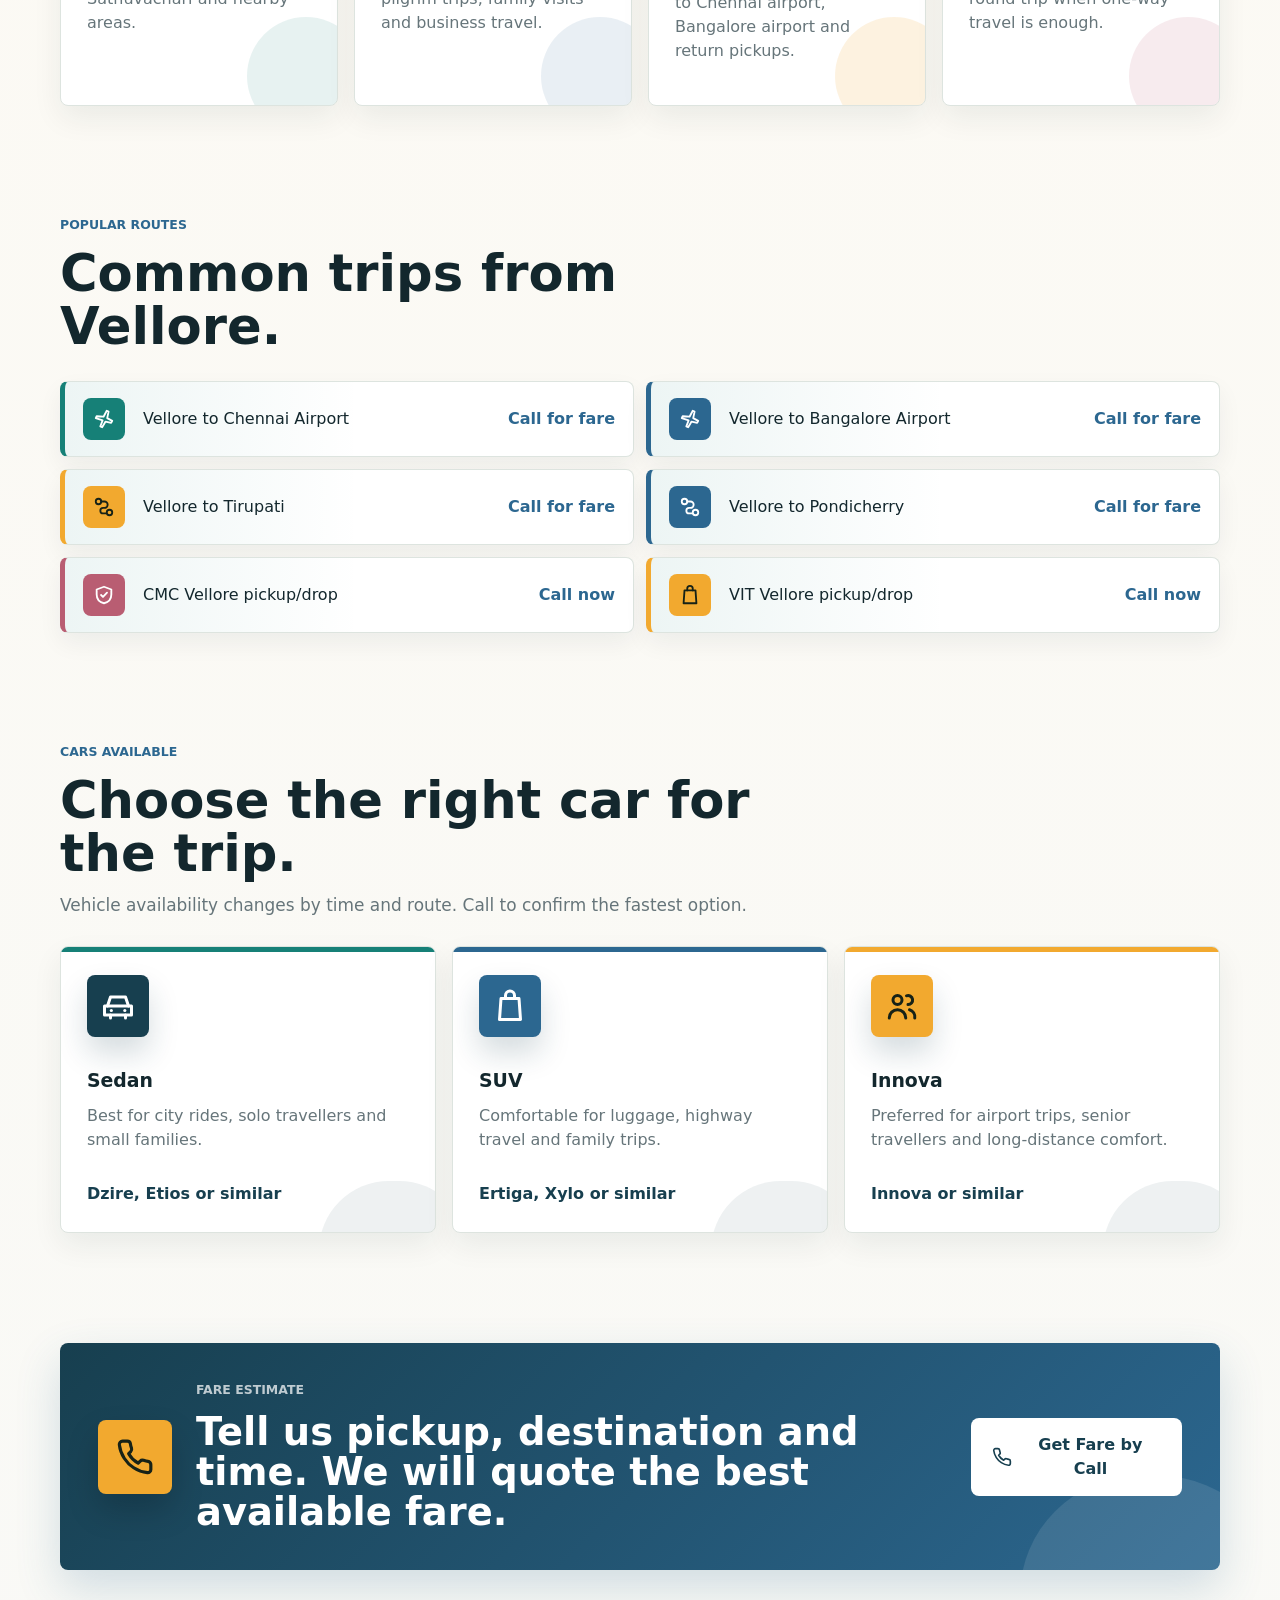
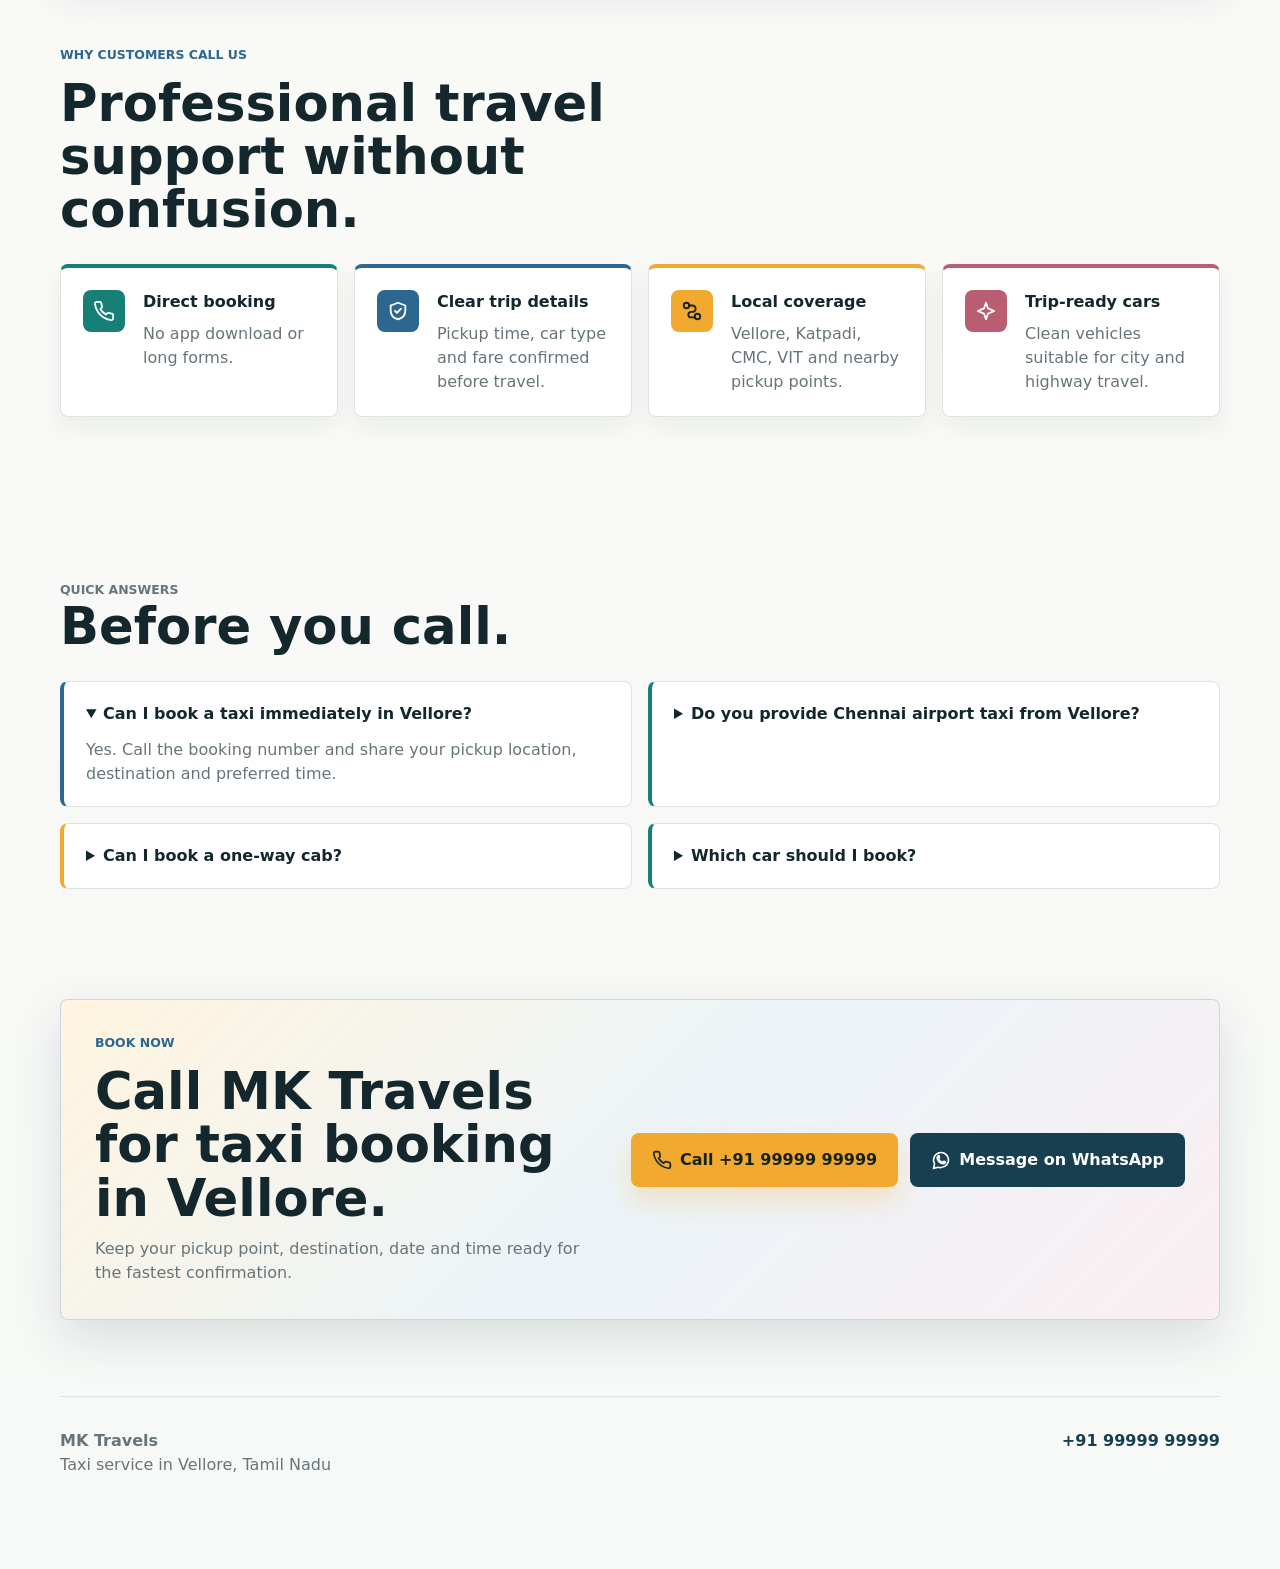
==== commit 1bc294a1: "Add files via upload pdate website visuals" ====
--- a/mk travels website/index.html
+++ b/mk travels website/index.html
@@ -84,6 +84,52 @@
     </script>
   </head>
   <body>
+    <svg class="icon-sprite" aria-hidden="true" focusable="false">
+      <symbol id="icon-phone" viewBox="0 0 24 24" fill="none" stroke="currentColor" stroke-width="2" stroke-linecap="round" stroke-linejoin="round">
+        <path d="M22 16.9v3a2 2 0 0 1-2.2 2 19.8 19.8 0 0 1-8.6-3.1 19.4 19.4 0 0 1-6-6A19.8 19.8 0 0 1 2.1 4.2 2 2 0 0 1 4.1 2h3a2 2 0 0 1 2 1.7c.1 1 .4 1.9.7 2.8a2 2 0 0 1-.5 2.1L8 9.9a16 16 0 0 0 6 6l1.3-1.3a2 2 0 0 1 2.1-.5c.9.3 1.8.6 2.8.7a2 2 0 0 1 1.8 2.1Z" />
+      </symbol>
+      <symbol id="icon-whatsapp" viewBox="0 0 24 24" fill="none" stroke="currentColor" stroke-width="2" stroke-linecap="round" stroke-linejoin="round">
+        <path d="M12 21a9 9 0 1 0-7.7-4.4L3 22l5.5-1.3A9 9 0 0 0 12 21Z" />
+        <path d="M8.8 8.7c.2 3 2.5 5.4 5.5 6.2l1.1-1.3 2.1.9c-.4 1.3-1.4 2-2.8 2-3.8-.2-7-3.3-7.3-7.1 0-1.4.7-2.4 2-2.8l.9 2.1-1.5 1Z" />
+      </symbol>
+      <symbol id="icon-car" viewBox="0 0 24 24" fill="none" stroke="currentColor" stroke-width="2" stroke-linecap="round" stroke-linejoin="round">
+        <path d="M5 12 7 6h10l2 6" />
+        <path d="M3 12h18v6H3z" />
+        <path d="M7 18v2" />
+        <path d="M17 18v2" />
+        <path d="M7.5 15h.1" />
+        <path d="M16.5 15h.1" />
+      </symbol>
+      <symbol id="icon-plane" viewBox="0 0 24 24" fill="none" stroke="currentColor" stroke-width="2" stroke-linecap="round" stroke-linejoin="round">
+        <path d="M10.5 13.5 3 11l1-2 7.5.5L15 3l2 1-1.5 7 5.5 3-1.2 2.2-6.1-1.4L10 21l-2-1 2.5-6.5Z" />
+      </symbol>
+      <symbol id="icon-route" viewBox="0 0 24 24" fill="none" stroke="currentColor" stroke-width="2" stroke-linecap="round" stroke-linejoin="round">
+        <circle cx="6" cy="6" r="3" />
+        <circle cx="18" cy="18" r="3" />
+        <path d="M9 6h3.5A3.5 3.5 0 0 1 16 9.5v0A3.5 3.5 0 0 1 12.5 13H11a3 3 0 0 0 0 6h4" />
+      </symbol>
+      <symbol id="icon-shield" viewBox="0 0 24 24" fill="none" stroke="currentColor" stroke-width="2" stroke-linecap="round" stroke-linejoin="round">
+        <path d="M12 3 20 6v5.5c0 4.8-3.2 8.4-8 9.5-4.8-1.1-8-4.7-8-9.5V6l8-3Z" />
+        <path d="m8.8 12 2.1 2.1 4.4-4.6" />
+      </symbol>
+      <symbol id="icon-clock" viewBox="0 0 24 24" fill="none" stroke="currentColor" stroke-width="2" stroke-linecap="round" stroke-linejoin="round">
+        <circle cx="12" cy="12" r="9" />
+        <path d="M12 7v5l3.5 2" />
+      </symbol>
+      <symbol id="icon-spark" viewBox="0 0 24 24" fill="none" stroke="currentColor" stroke-width="2" stroke-linecap="round" stroke-linejoin="round">
+        <path d="M12 3 14.2 9.2 21 12l-6.8 2.8L12 21l-2.2-6.2L3 12l6.8-2.8L12 3Z" />
+      </symbol>
+      <symbol id="icon-users" viewBox="0 0 24 24" fill="none" stroke="currentColor" stroke-width="2" stroke-linecap="round" stroke-linejoin="round">
+        <circle cx="9" cy="8" r="3" />
+        <path d="M3.5 20a5.5 5.5 0 0 1 11 0" />
+        <path d="M16 11a3 3 0 1 0-1-5.8" />
+        <path d="M17 14.5a5 5 0 0 1 3.5 5.5" />
+      </symbol>
+      <symbol id="icon-bag" viewBox="0 0 24 24" fill="none" stroke="currentColor" stroke-width="2" stroke-linecap="round" stroke-linejoin="round">
+        <path d="M6 7h12l1 14H5L6 7Z" />
+        <path d="M9 7V5a3 3 0 0 1 6 0v2" />
+      </symbol>
+    </svg>
     <header class="site-header" data-header>
       <a class="brand" href="#top" aria-label="MK Travels home">
         <span class="brand-mark">MK</span>
@@ -127,18 +173,20 @@
 
           <div class="hero-actions" aria-label="Primary booking actions">
             <a class="btn btn-primary" href="tel:+919999999999" data-track="hero-call">
+              <svg class="ui-icon" aria-hidden="true"><use href="#icon-phone" /></svg>
               Call Now
               <span>+91 99999 99999</span>
             </a>
             <a class="btn btn-secondary" href="https://wa.me/919999999999?text=I%20want%20to%20book%20a%20taxi%20in%20Vellore" data-track="hero-whatsapp">
+              <svg class="ui-icon" aria-hidden="true"><use href="#icon-whatsapp" /></svg>
               WhatsApp Booking
             </a>
           </div>
 
           <ul class="quick-facts" aria-label="Important service details">
-            <li><strong>Fast pickup</strong><span>Vellore city &amp; Katpadi</span></li>
-            <li><strong>Airport trips</strong><span>Chennai &amp; Bangalore</span></li>
-            <li><strong>Clean cars</strong><span>Sedan, SUV, Innova</span></li>
+            <li><svg class="feature-icon" aria-hidden="true"><use href="#icon-clock" /></svg><strong>Fast pickup</strong><span>Vellore city &amp; Katpadi</span></li>
+            <li><svg class="feature-icon" aria-hidden="true"><use href="#icon-plane" /></svg><strong>Airport trips</strong><span>Chennai &amp; Bangalore</span></li>
+            <li><svg class="feature-icon" aria-hidden="true"><use href="#icon-car" /></svg><strong>Clean cars</strong><span>Sedan, SUV, Innova</span></li>
           </ul>
         </div>
 
@@ -188,18 +236,22 @@
 
       <section class="instant-info" aria-label="Immediate booking information">
         <article>
+          <svg class="info-icon" aria-hidden="true"><use href="#icon-phone" /></svg>
           <span>Call taxi Vellore</span>
           <strong>Book by phone in under a minute</strong>
         </article>
         <article>
+          <svg class="info-icon" aria-hidden="true"><use href="#icon-plane" /></svg>
           <span>Airport taxi</span>
           <strong>Chennai &amp; Bangalore drops</strong>
         </article>
         <article>
+          <svg class="info-icon" aria-hidden="true"><use href="#icon-route" /></svg>
           <span>Outstation</span>
           <strong>One-way and round-trip cars</strong>
         </article>
         <article>
+          <svg class="info-icon" aria-hidden="true"><use href="#icon-users" /></svg>
           <span>Support</span>
           <strong>English and Tamil assistance</strong>
         </article>
@@ -288,22 +340,22 @@
 
         <div class="service-grid">
           <article class="service-card">
-            <span class="icon">01</span>
+            <span class="icon"><svg aria-hidden="true"><use href="#icon-car" /></svg></span>
             <h3>Local Taxi</h3>
             <p>Point-to-point rides inside Vellore, Katpadi, CMC, VIT, Sathuvachari and nearby areas.</p>
           </article>
           <article class="service-card">
-            <span class="icon">02</span>
+            <span class="icon"><svg aria-hidden="true"><use href="#icon-route" /></svg></span>
             <h3>Outstation Cab</h3>
             <p>Book sedan, SUV or Innova for city-to-city travel, pilgrim trips, family visits and business travel.</p>
           </article>
           <article class="service-card">
-            <span class="icon">03</span>
+            <span class="icon"><svg aria-hidden="true"><use href="#icon-plane" /></svg></span>
             <h3>Airport Pickup &amp; Drop</h3>
             <p>Reliable rides from Vellore to Chennai airport, Bangalore airport and return pickups.</p>
           </article>
           <article class="service-card">
-            <span class="icon">04</span>
+            <span class="icon"><svg aria-hidden="true"><use href="#icon-bag" /></svg></span>
             <h3>One-Way Taxi</h3>
             <p>Pay for the trip you need without booking a full round trip when one-way travel is enough.</p>
           </article>
@@ -317,12 +369,12 @@
         </div>
 
         <div class="route-list">
-          <a href="tel:+919999999999" data-track="route-call"><span>Vellore to Chennai Airport</span><strong>Call for fare</strong></a>
-          <a href="tel:+919999999999" data-track="route-call"><span>Vellore to Bangalore Airport</span><strong>Call for fare</strong></a>
-          <a href="tel:+919999999999" data-track="route-call"><span>Vellore to Tirupati</span><strong>Call for fare</strong></a>
-          <a href="tel:+919999999999" data-track="route-call"><span>Vellore to Pondicherry</span><strong>Call for fare</strong></a>
-          <a href="tel:+919999999999" data-track="route-call"><span>CMC Vellore pickup/drop</span><strong>Call now</strong></a>
-          <a href="tel:+919999999999" data-track="route-call"><span>VIT Vellore pickup/drop</span><strong>Call now</strong></a>
+          <a href="tel:+919999999999" data-track="route-call"><svg class="route-icon" aria-hidden="true"><use href="#icon-plane" /></svg><span>Vellore to Chennai Airport</span><strong>Call for fare</strong></a>
+          <a href="tel:+919999999999" data-track="route-call"><svg class="route-icon" aria-hidden="true"><use href="#icon-plane" /></svg><span>Vellore to Bangalore Airport</span><strong>Call for fare</strong></a>
+          <a href="tel:+919999999999" data-track="route-call"><svg class="route-icon" aria-hidden="true"><use href="#icon-route" /></svg><span>Vellore to Tirupati</span><strong>Call for fare</strong></a>
+          <a href="tel:+919999999999" data-track="route-call"><svg class="route-icon" aria-hidden="true"><use href="#icon-route" /></svg><span>Vellore to Pondicherry</span><strong>Call for fare</strong></a>
+          <a href="tel:+919999999999" data-track="route-call"><svg class="route-icon" aria-hidden="true"><use href="#icon-shield" /></svg><span>CMC Vellore pickup/drop</span><strong>Call now</strong></a>
+          <a href="tel:+919999999999" data-track="route-call"><svg class="route-icon" aria-hidden="true"><use href="#icon-bag" /></svg><span>VIT Vellore pickup/drop</span><strong>Call now</strong></a>
         </div>
       </section>
 
@@ -335,16 +387,19 @@
 
         <div class="fleet-grid">
           <article>
+            <svg class="fleet-icon" aria-hidden="true"><use href="#icon-car" /></svg>
             <h3>Sedan</h3>
             <p>Best for city rides, solo travellers and small families.</p>
             <span>Dzire, Etios or similar</span>
           </article>
           <article>
+            <svg class="fleet-icon" aria-hidden="true"><use href="#icon-bag" /></svg>
             <h3>SUV</h3>
             <p>Comfortable for luggage, highway travel and family trips.</p>
             <span>Ertiga, Xylo or similar</span>
           </article>
           <article>
+            <svg class="fleet-icon" aria-hidden="true"><use href="#icon-users" /></svg>
             <h3>Innova</h3>
             <p>Preferred for airport trips, senior travellers and long-distance comfort.</p>
             <span>Innova or similar</span>
@@ -353,11 +408,12 @@
       </section>
 
       <section id="fares" class="fare-band">
+        <svg class="band-icon" aria-hidden="true"><use href="#icon-phone" /></svg>
         <div>
           <p class="eyebrow">Fare estimate</p>
           <h2>Tell us pickup, destination and time. We will quote the best available fare.</h2>
         </div>
-        <a class="btn btn-light" href="tel:+919999999999" data-track="fare-call">Get Fare by Call</a>
+        <a class="btn btn-light" href="tel:+919999999999" data-track="fare-call"><svg class="ui-icon" aria-hidden="true"><use href="#icon-phone" /></svg>Get Fare by Call</a>
       </section>
 
       <section class="why section-pad">
@@ -366,10 +422,10 @@
           <h2>Professional travel support without confusion.</h2>
         </div>
         <div class="why-grid">
-          <div><strong>Direct booking</strong><span>No app download or long forms.</span></div>
-          <div><strong>Clear trip details</strong><span>Pickup time, car type and fare confirmed before travel.</span></div>
-          <div><strong>Local coverage</strong><span>Vellore, Katpadi, CMC, VIT and nearby pickup points.</span></div>
-          <div><strong>Trip-ready cars</strong><span>Clean vehicles suitable for city and highway travel.</span></div>
+          <div><svg class="why-icon" aria-hidden="true"><use href="#icon-phone" /></svg><strong>Direct booking</strong><span>No app download or long forms.</span></div>
+          <div><svg class="why-icon" aria-hidden="true"><use href="#icon-shield" /></svg><strong>Clear trip details</strong><span>Pickup time, car type and fare confirmed before travel.</span></div>
+          <div><svg class="why-icon" aria-hidden="true"><use href="#icon-route" /></svg><strong>Local coverage</strong><span>Vellore, Katpadi, CMC, VIT and nearby pickup points.</span></div>
+          <div><svg class="why-icon" aria-hidden="true"><use href="#icon-spark" /></svg><strong>Trip-ready cars</strong><span>Clean vehicles suitable for city and highway travel.</span></div>
         </div>
       </section>
 
@@ -406,8 +462,8 @@
             <p>Keep your pickup point, destination, date and time ready for the fastest confirmation.</p>
           </div>
           <div class="contact-actions">
-            <a class="btn btn-primary" href="tel:+919999999999" data-track="contact-call">Call +91 99999 99999</a>
-            <a class="btn btn-secondary" href="https://wa.me/919999999999?text=I%20want%20to%20book%20a%20taxi%20in%20Vellore" data-track="contact-whatsapp">Message on WhatsApp</a>
+            <a class="btn btn-primary" href="tel:+919999999999" data-track="contact-call"><svg class="ui-icon" aria-hidden="true"><use href="#icon-phone" /></svg>Call +91 99999 99999</a>
+            <a class="btn btn-secondary" href="https://wa.me/919999999999?text=I%20want%20to%20book%20a%20taxi%20in%20Vellore" data-track="contact-whatsapp"><svg class="ui-icon" aria-hidden="true"><use href="#icon-whatsapp" /></svg>Message on WhatsApp</a>
           </div>
         </div>
       </section>
--- a/mk travels website/styles.css
+++ b/mk travels website/styles.css
@@ -24,11 +24,13 @@
 }
 
 html {
+  overflow-x: hidden;
   scroll-behavior: smooth;
 }
 
 body {
   margin: 0;
+  overflow-x: hidden;
   color: var(--ink);
   background:
     linear-gradient(180deg, #fff7e6 0, #f7faf5 360px, #fffaf1 760px, #f7f9f8 100%);
@@ -66,6 +68,36 @@
 
 button {
   font: inherit;
+}
+
+.icon-sprite {
+  position: absolute;
+  width: 0;
+  height: 0;
+  overflow: hidden;
+}
+
+.ui-icon,
+.feature-icon,
+.info-icon,
+.route-icon,
+.fleet-icon,
+.why-icon,
+.band-icon,
+.icon svg {
+  display: inline-block;
+  flex: 0 0 auto;
+  color: currentColor;
+  fill: none;
+  stroke: currentColor;
+  stroke-linecap: round;
+  stroke-linejoin: round;
+  stroke-width: 2;
+}
+
+.ui-icon {
+  width: 20px;
+  height: 20px;
 }
 
 .site-header {
@@ -202,6 +234,7 @@
 
 .hero-copy {
   position: relative;
+  min-width: 0;
 }
 
 .eyebrow {
@@ -300,9 +333,13 @@
 }
 
 .quick-facts li {
+  position: relative;
+  overflow: hidden;
   min-height: 92px;
-  padding: 14px;
-  background: var(--white);
+  padding: 16px 16px 16px 70px;
+  background:
+    radial-gradient(circle at 100% 0, rgba(22, 128, 119, 0.14), transparent 34%),
+    var(--white);
   border: 1px solid var(--line);
   border-top: 4px solid var(--brand-2);
   border-radius: 8px;
@@ -319,6 +356,30 @@
 .quick-facts strong,
 .quick-facts span {
   display: block;
+}
+
+.feature-icon {
+  position: absolute;
+  top: 16px;
+  left: 16px;
+  width: 38px;
+  height: 38px;
+  padding: 9px;
+  color: var(--white);
+  background: var(--brand-2);
+  border-radius: 8px;
+  box-shadow: 0 10px 22px rgba(22, 128, 119, 0.22);
+}
+
+.quick-facts li:nth-child(2) .feature-icon {
+  background: var(--blue);
+  box-shadow: 0 10px 22px rgba(44, 103, 144, 0.22);
+}
+
+.quick-facts li:nth-child(3) .feature-icon {
+  color: #172217;
+  background: var(--accent);
+  box-shadow: 0 10px 22px rgba(242, 169, 47, 0.24);
 }
 
 .quick-facts span {
@@ -329,6 +390,7 @@
 
 .hero-panel {
   position: relative;
+  min-width: 0;
   padding: 18px;
   background: var(--white);
   border: 1px solid rgba(44, 103, 144, 0.18);
@@ -419,8 +481,9 @@
 }
 
 .instant-info article {
+  position: relative;
   min-height: 128px;
-  padding: 24px;
+  padding: 24px 22px 24px 82px;
   color: var(--ink);
   border-right: 1px solid var(--line);
   background: var(--green-soft);
@@ -440,6 +503,32 @@
 
 .instant-info article:last-child {
   border-right: 0;
+}
+
+.info-icon {
+  position: absolute;
+  top: 24px;
+  left: 22px;
+  width: 42px;
+  height: 42px;
+  padding: 10px;
+  color: var(--white);
+  background: var(--brand);
+  border-radius: 8px;
+  box-shadow: inset 0 -10px 18px rgba(0, 0, 0, 0.12);
+}
+
+.instant-info article:nth-child(2) .info-icon {
+  background: var(--blue);
+}
+
+.instant-info article:nth-child(3) .info-icon {
+  color: #172217;
+  background: var(--accent);
+}
+
+.instant-info article:nth-child(4) .info-icon {
+  background: var(--rose);
 }
 
 .instant-info span,
@@ -573,20 +662,41 @@
 
 .service-card {
   min-height: 244px;
-  padding: 24px;
+  padding: 26px;
   position: relative;
   overflow: hidden;
+  box-shadow: 0 12px 30px rgba(19, 39, 45, 0.07);
+  transition: transform 160ms ease, border-color 160ms ease, box-shadow 160ms ease;
+}
+
+.service-card::after {
+  content: "";
+  position: absolute;
+  right: -28px;
+  bottom: -30px;
+  width: 118px;
+  height: 118px;
+  background: rgba(22, 128, 119, 0.1);
+  border-radius: 50%;
+}
+
+.service-card:hover,
+.fleet-grid article:hover {
+  border-color: rgba(44, 103, 144, 0.32);
+  box-shadow: 0 18px 42px rgba(19, 39, 45, 0.11);
+  transform: translateY(-3px);
 }
 
 .service-card::before,
 .fleet-grid article::before {
   content: "";
+  position: absolute;
+  top: 0;
+  right: 0;
+  left: 0;
   display: block;
-  width: 52px;
   height: 5px;
-  margin-bottom: 20px;
   background: var(--brand-2);
-  border-radius: 99px;
 }
 
 .service-card:nth-child(2)::before,
@@ -601,6 +711,18 @@
 
 .service-card:nth-child(4)::before {
   background: var(--rose);
+}
+
+.service-card:nth-child(2)::after {
+  background: rgba(44, 103, 144, 0.1);
+}
+
+.service-card:nth-child(3)::after {
+  background: rgba(242, 169, 47, 0.15);
+}
+
+.service-card:nth-child(4)::after {
+  background: rgba(185, 93, 114, 0.12);
 }
 
 .service-card p,
@@ -612,14 +734,40 @@
 
 .icon {
   display: inline-grid;
-  width: 42px;
-  height: 42px;
+  position: relative;
+  z-index: 1;
+  width: 54px;
+  height: 54px;
   place-items: center;
-  margin-bottom: 20px;
-  color: var(--brand);
-  background: var(--soft);
-  border-radius: 8px;
-  font-weight: 850;
+  margin-bottom: 22px;
+  color: var(--white);
+  background: linear-gradient(135deg, var(--brand), var(--brand-2));
+  border-radius: 8px;
+  box-shadow: 0 14px 28px rgba(22, 128, 119, 0.2);
+}
+
+.service-card:nth-child(2) .icon {
+  background: linear-gradient(135deg, var(--brand), var(--blue));
+}
+
+.service-card:nth-child(3) .icon {
+  color: #172217;
+  background: linear-gradient(135deg, #ffd98a, var(--accent));
+}
+
+.service-card:nth-child(4) .icon {
+  background: linear-gradient(135deg, #8d334a, var(--rose));
+}
+
+.icon svg {
+  width: 28px;
+  height: 28px;
+}
+
+.service-card h3,
+.service-card p {
+  position: relative;
+  z-index: 1;
 }
 
 .routes {
@@ -633,21 +781,25 @@
 }
 
 .route-list a {
-  display: flex;
+  display: grid;
+  grid-template-columns: 46px minmax(0, 1fr) auto;
   align-items: center;
-  justify-content: space-between;
-  gap: 16px;
+  gap: 14px;
   min-height: 70px;
-  padding: 18px 20px;
-  background: var(--white);
+  padding: 16px 18px;
+  background:
+    linear-gradient(90deg, rgba(22, 128, 119, 0.08), rgba(255, 255, 255, 0) 52%),
+    var(--white);
   border: 1px solid var(--line);
   border-left: 5px solid var(--brand-2);
   border-radius: 8px;
-  transition: transform 160ms ease, border-color 160ms ease;
+  box-shadow: 0 10px 24px rgba(19, 39, 45, 0.06);
+  transition: transform 160ms ease, border-color 160ms ease, box-shadow 160ms ease;
 }
 
 .route-list a:hover {
   border-color: rgba(44, 103, 144, 0.36);
+  box-shadow: 0 16px 34px rgba(19, 39, 45, 0.11);
   transform: translateY(-2px);
 }
 
@@ -668,6 +820,28 @@
   white-space: nowrap;
 }
 
+.route-icon {
+  width: 42px;
+  height: 42px;
+  padding: 10px;
+  color: var(--white);
+  background: var(--brand-2);
+  border-radius: 8px;
+}
+
+.route-list a:nth-child(2n) .route-icon {
+  background: var(--blue);
+}
+
+.route-list a:nth-child(3n) .route-icon {
+  color: #172217;
+  background: var(--accent);
+}
+
+.route-list a:nth-child(5n) .route-icon {
+  background: var(--rose);
+}
+
 .fleet {
   padding-top: 34px;
 }
@@ -677,8 +851,50 @@
 }
 
 .fleet-grid article {
+  position: relative;
+  overflow: hidden;
   min-height: 200px;
-  padding: 24px;
+  padding: 28px 26px 26px;
+  box-shadow: 0 12px 30px rgba(19, 39, 45, 0.07);
+}
+
+.fleet-grid article::after {
+  content: "";
+  position: absolute;
+  right: -34px;
+  bottom: -44px;
+  width: 150px;
+  height: 95px;
+  background: currentColor;
+  color: rgba(23, 63, 79, 0.07);
+  border-radius: 70px 70px 18px 18px;
+}
+
+.fleet-icon {
+  width: 62px;
+  height: 62px;
+  padding: 13px;
+  margin-bottom: 22px;
+  color: var(--white);
+  background: var(--brand);
+  border-radius: 8px;
+  box-shadow: 0 16px 30px rgba(23, 63, 79, 0.18);
+}
+
+.fleet-grid article:nth-child(2) .fleet-icon {
+  background: var(--blue);
+}
+
+.fleet-grid article:nth-child(3) .fleet-icon {
+  color: #172217;
+  background: var(--accent);
+}
+
+.fleet-grid h3,
+.fleet-grid p,
+.fleet-grid span {
+  position: relative;
+  z-index: 1;
 }
 
 .fleet-grid span {
@@ -689,6 +905,8 @@
 }
 
 .fare-band {
+  position: relative;
+  overflow: hidden;
   display: flex;
   align-items: center;
   justify-content: space-between;
@@ -702,6 +920,32 @@
   box-shadow: 0 18px 45px rgba(44, 103, 144, 0.2);
 }
 
+.fare-band::after {
+  content: "";
+  position: absolute;
+  right: -60px;
+  bottom: -86px;
+  width: 260px;
+  height: 180px;
+  background: rgba(255, 255, 255, 0.1);
+  border-radius: 120px 120px 24px 24px;
+}
+
+.fare-band > * {
+  position: relative;
+  z-index: 1;
+}
+
+.band-icon {
+  width: 74px;
+  height: 74px;
+  padding: 18px;
+  color: #172217;
+  background: var(--accent);
+  border-radius: 8px;
+  box-shadow: 0 16px 32px rgba(0, 0, 0, 0.18);
+}
+
 .fare-band .eyebrow {
   color: rgba(255, 255, 255, 0.72);
 }
@@ -717,9 +961,12 @@
 }
 
 .why-grid div {
+  position: relative;
+  overflow: hidden;
   min-height: 142px;
-  padding: 22px;
+  padding: 22px 22px 22px 82px;
   border-top: 4px solid var(--brand-2);
+  box-shadow: 0 10px 24px rgba(19, 39, 45, 0.06);
 }
 
 .why-grid div:nth-child(2) {
@@ -737,6 +984,31 @@
 .why-grid strong,
 .why-grid span {
   display: block;
+}
+
+.why-icon {
+  position: absolute;
+  top: 22px;
+  left: 22px;
+  width: 42px;
+  height: 42px;
+  padding: 10px;
+  color: var(--white);
+  background: var(--brand-2);
+  border-radius: 8px;
+}
+
+.why-grid div:nth-child(2) .why-icon {
+  background: var(--blue);
+}
+
+.why-grid div:nth-child(3) .why-icon {
+  color: #172217;
+  background: var(--accent);
+}
+
+.why-grid div:nth-child(4) .why-icon {
+  background: var(--rose);
 }
 
 .why-grid span {
@@ -888,7 +1160,7 @@
   }
 
   .hero {
-    grid-template-columns: 1fr;
+    grid-template-columns: minmax(0, 1fr);
     min-height: 0;
     padding-top: 46px;
   }
@@ -935,13 +1207,17 @@
   }
 
   .section-pad {
-    width: min(100% - 28px, var(--max));
+    width: auto;
+    max-width: var(--max);
+    margin-right: 14px;
+    margin-left: 14px;
     padding: 54px 0;
   }
 
   .hero {
     gap: 30px;
     padding-top: 34px;
+    padding-bottom: 118px;
   }
 
   h1 {
@@ -974,7 +1250,9 @@
   }
 
   .instant-info {
-    width: min(100% - 28px, var(--max));
+    width: auto;
+    margin-right: 14px;
+    margin-left: 14px;
   }
 
   .instant-info article {
@@ -994,10 +1272,18 @@
   }
 
   .booking-strip,
-  .route-list a,
   .fare-band,
   .site-footer {
     display: block;
+  }
+
+  .route-list a {
+    grid-template-columns: 42px minmax(0, 1fr);
+  }
+
+  .route-list strong {
+    grid-column: 2;
+    margin-top: 4px;
   }
 
   .booking-strip strong {
@@ -1007,14 +1293,18 @@
     text-align: left;
   }
 
-  .route-list strong {
-    display: block;
-    margin-top: 6px;
-  }
-
   .fare-band {
-    width: min(100% - 28px, var(--max));
+    width: auto;
+    margin-right: 14px;
+    margin-left: 14px;
     padding: 28px;
+  }
+
+  .band-icon {
+    width: 58px;
+    height: 58px;
+    padding: 14px;
+    margin-bottom: 18px;
   }
 
   .fare-band .btn {
@@ -1027,7 +1317,9 @@
   }
 
   .site-footer {
-    width: min(100% - 28px, var(--max));
+    width: auto;
+    margin-right: 14px;
+    margin-left: 14px;
   }
 
   .site-footer a {
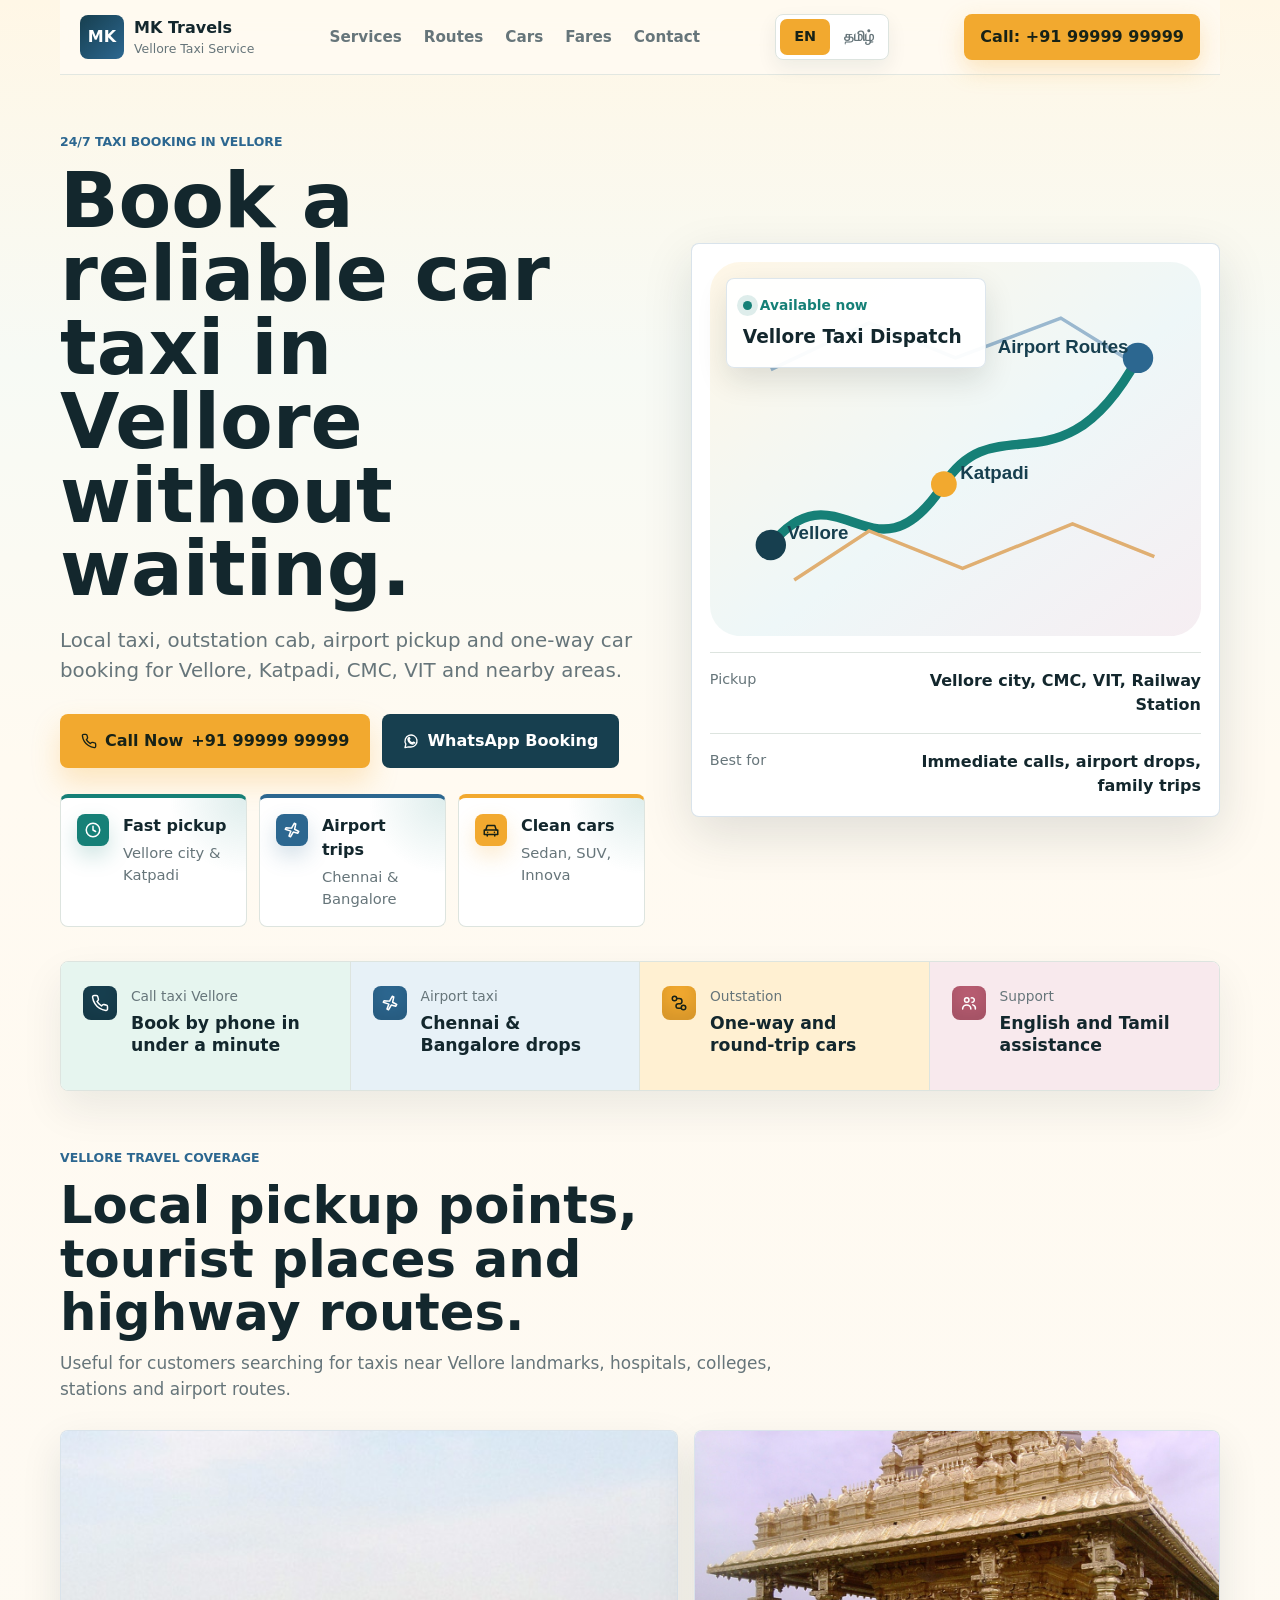
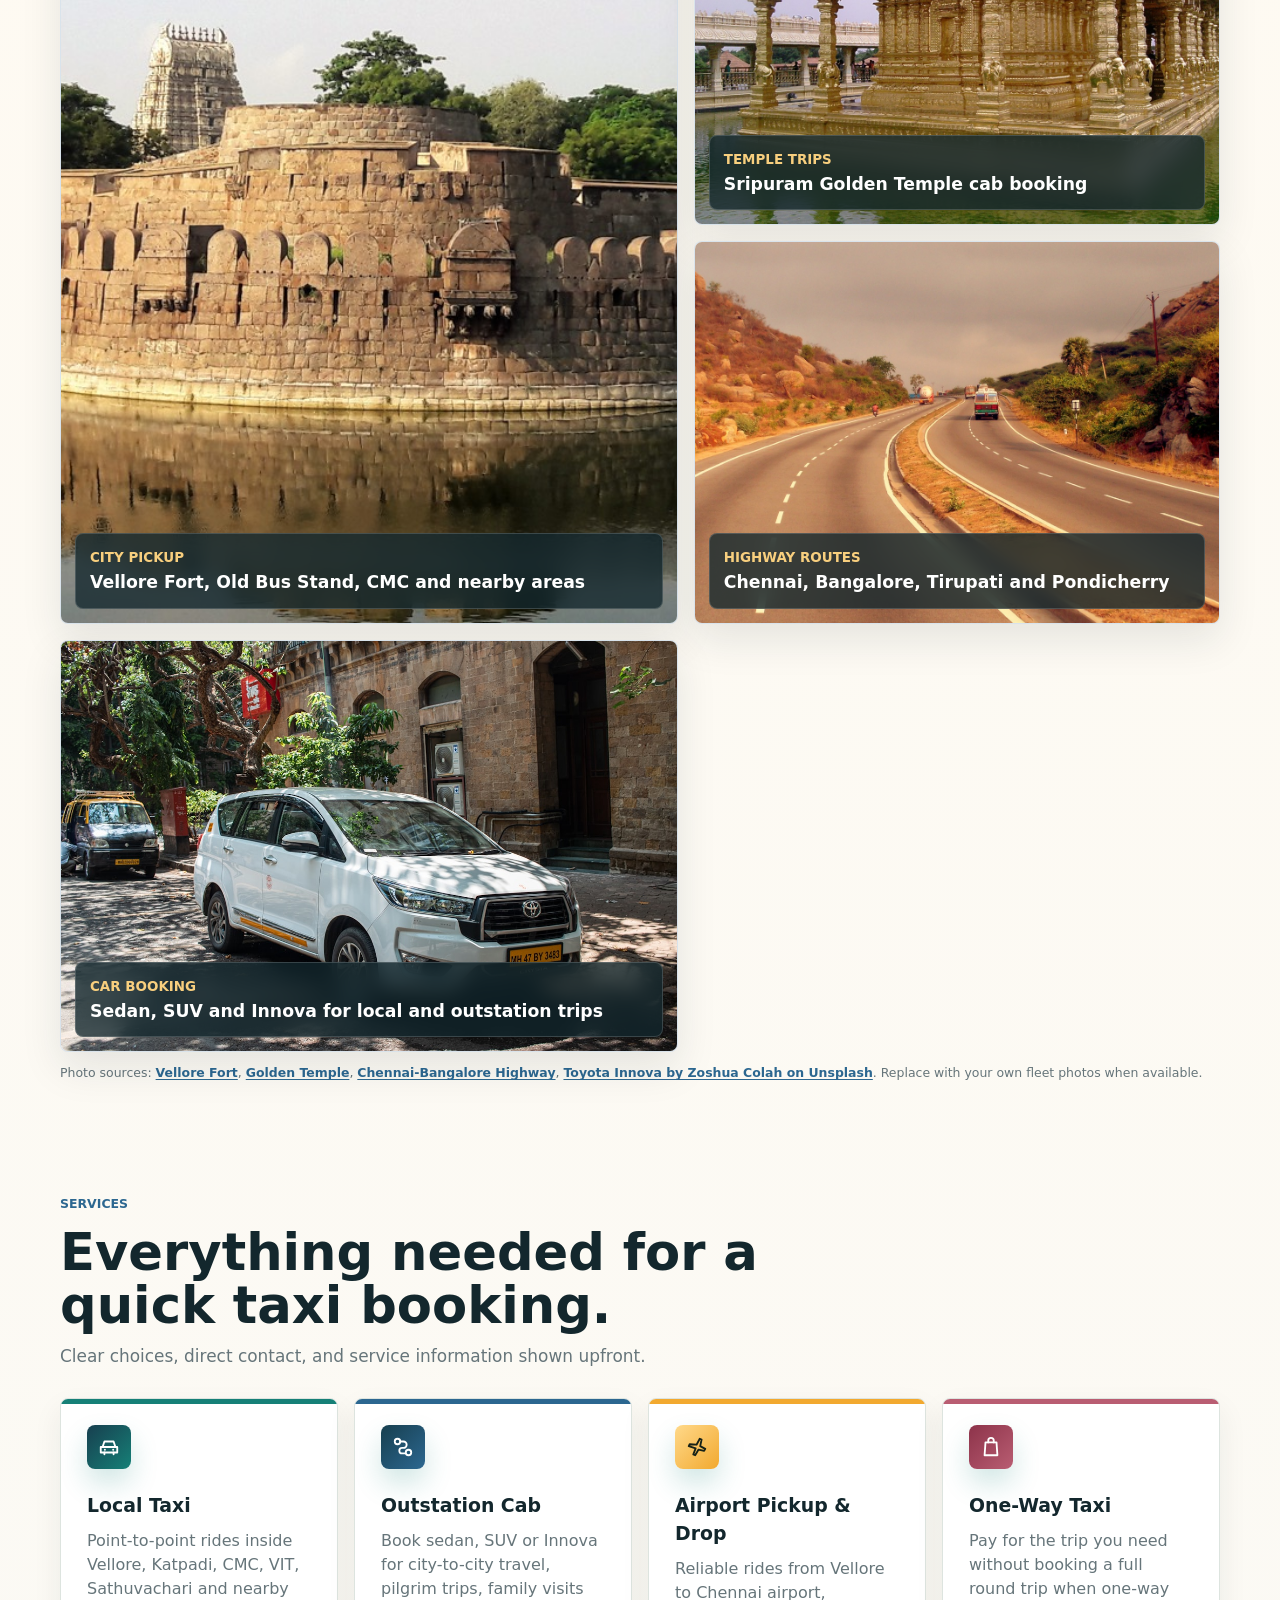
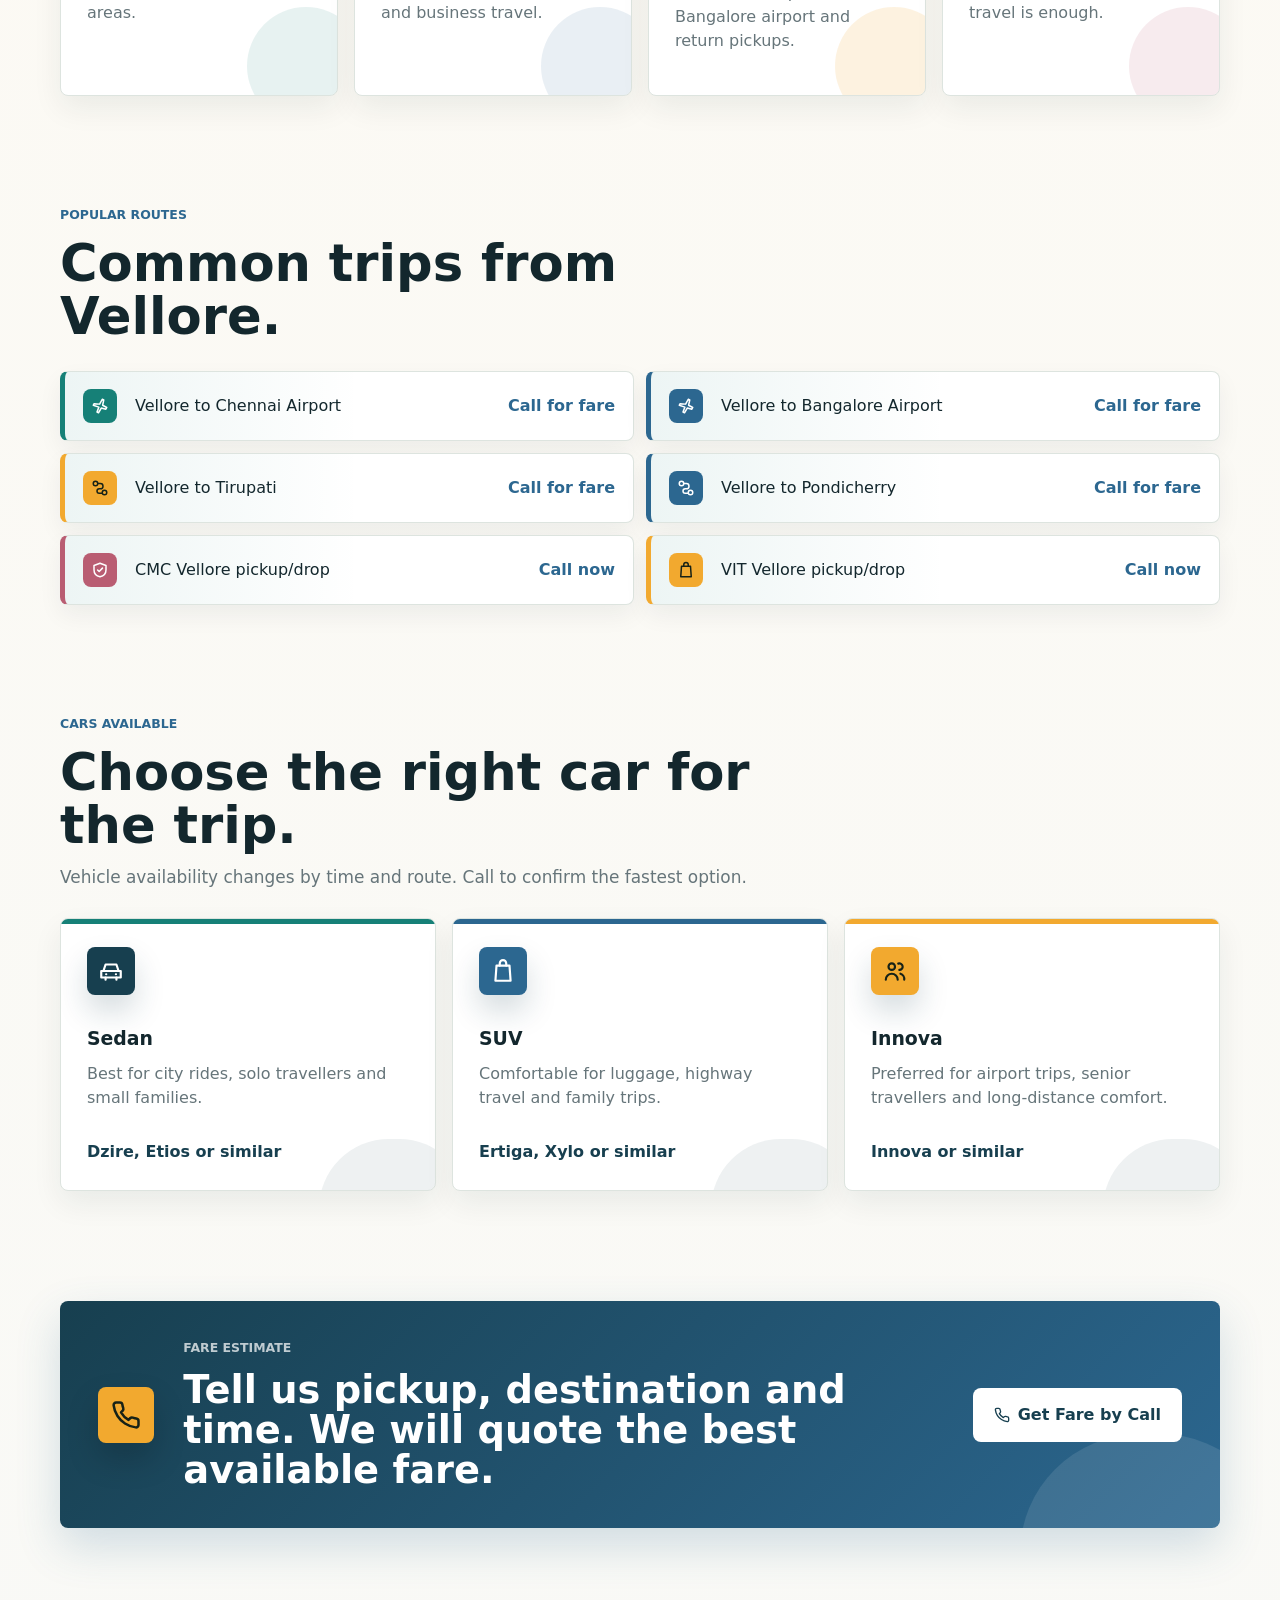
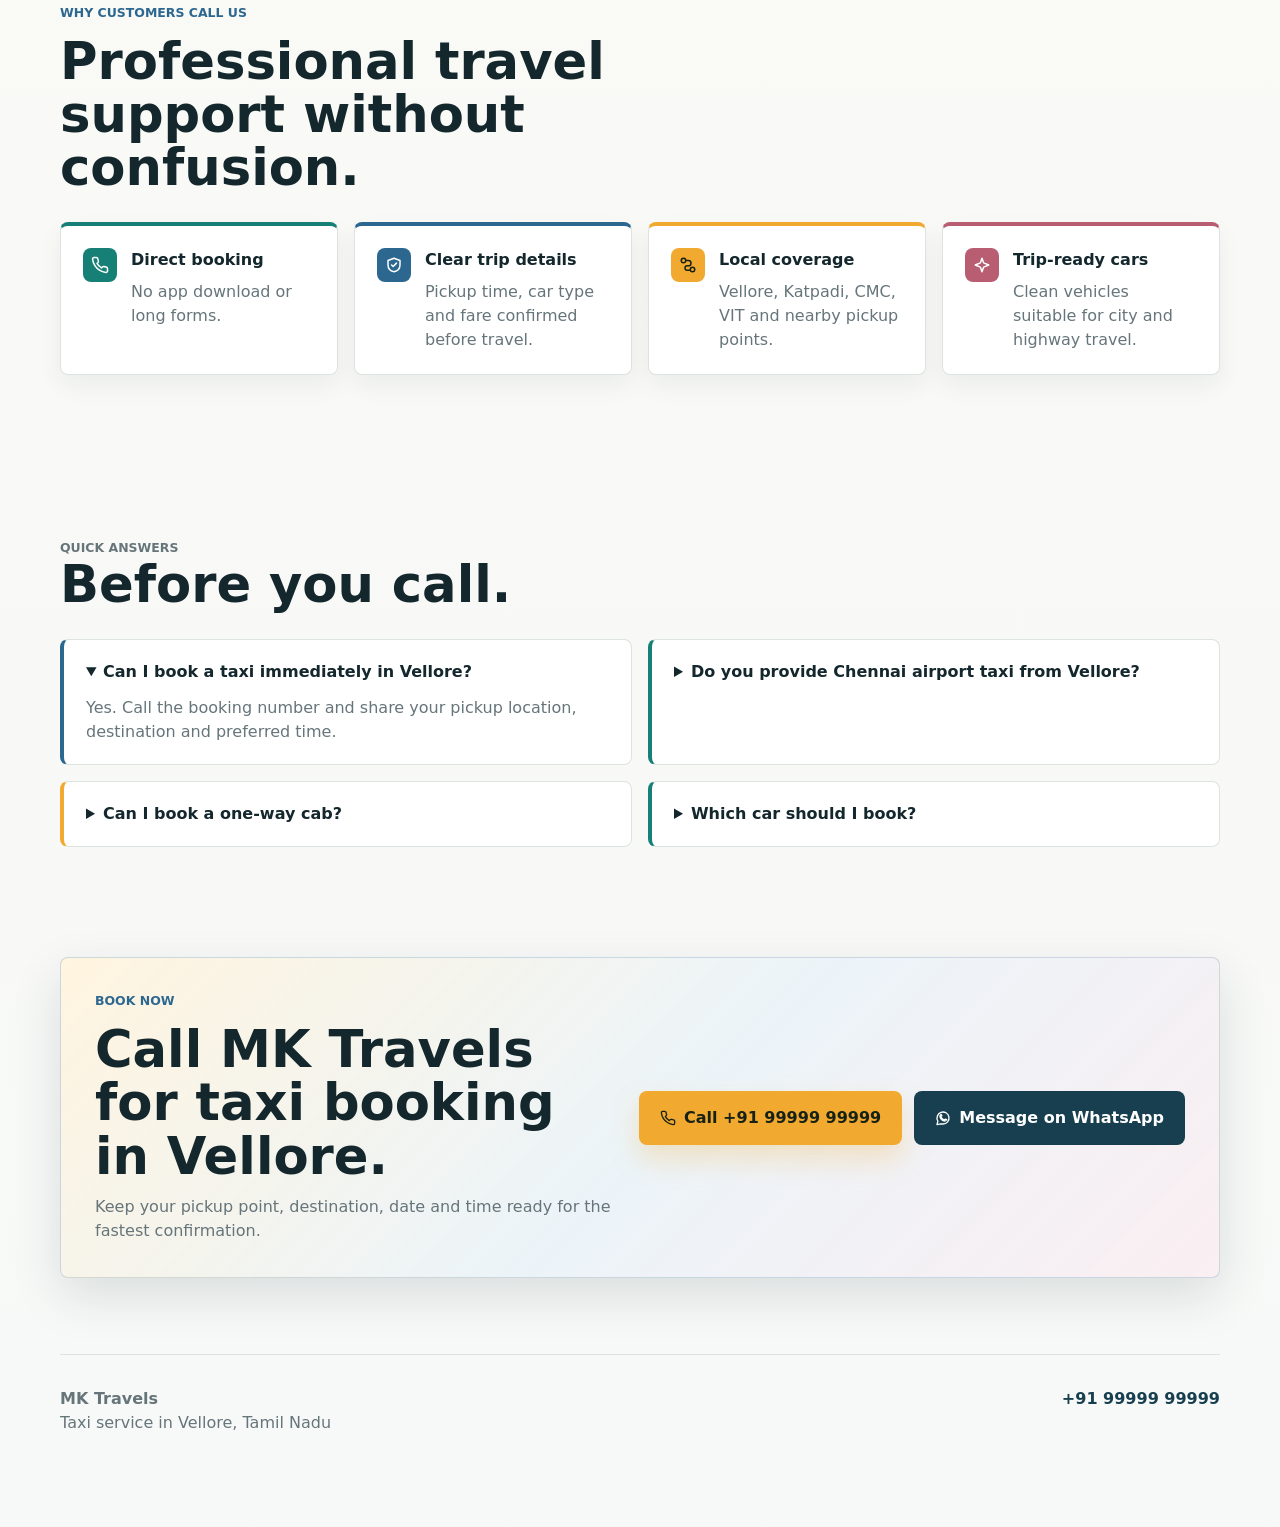
==== commit 5bb17cd2: "Add files via upload icons update" ====
--- a/mk travels website/index.html
+++ b/mk travels website/index.html
@@ -173,20 +173,20 @@
 
           <div class="hero-actions" aria-label="Primary booking actions">
             <a class="btn btn-primary" href="tel:+919999999999" data-track="hero-call">
-              <svg class="ui-icon" aria-hidden="true"><use href="#icon-phone" /></svg>
+              <svg class="ui-icon" viewBox="0 0 24 24" aria-hidden="true"><use href="#icon-phone" /></svg>
               Call Now
               <span>+91 99999 99999</span>
             </a>
             <a class="btn btn-secondary" href="https://wa.me/919999999999?text=I%20want%20to%20book%20a%20taxi%20in%20Vellore" data-track="hero-whatsapp">
-              <svg class="ui-icon" aria-hidden="true"><use href="#icon-whatsapp" /></svg>
+              <svg class="ui-icon" viewBox="0 0 24 24" aria-hidden="true"><use href="#icon-whatsapp" /></svg>
               WhatsApp Booking
             </a>
           </div>
 
           <ul class="quick-facts" aria-label="Important service details">
-            <li><svg class="feature-icon" aria-hidden="true"><use href="#icon-clock" /></svg><strong>Fast pickup</strong><span>Vellore city &amp; Katpadi</span></li>
-            <li><svg class="feature-icon" aria-hidden="true"><use href="#icon-plane" /></svg><strong>Airport trips</strong><span>Chennai &amp; Bangalore</span></li>
-            <li><svg class="feature-icon" aria-hidden="true"><use href="#icon-car" /></svg><strong>Clean cars</strong><span>Sedan, SUV, Innova</span></li>
+            <li><svg class="feature-icon" viewBox="0 0 24 24" aria-hidden="true"><use href="#icon-clock" /></svg><strong>Fast pickup</strong><span>Vellore city &amp; Katpadi</span></li>
+            <li><svg class="feature-icon" viewBox="0 0 24 24" aria-hidden="true"><use href="#icon-plane" /></svg><strong>Airport trips</strong><span>Chennai &amp; Bangalore</span></li>
+            <li><svg class="feature-icon" viewBox="0 0 24 24" aria-hidden="true"><use href="#icon-car" /></svg><strong>Clean cars</strong><span>Sedan, SUV, Innova</span></li>
           </ul>
         </div>
 
@@ -236,22 +236,22 @@
 
       <section class="instant-info" aria-label="Immediate booking information">
         <article>
-          <svg class="info-icon" aria-hidden="true"><use href="#icon-phone" /></svg>
+          <svg class="info-icon" viewBox="0 0 24 24" aria-hidden="true"><use href="#icon-phone" /></svg>
           <span>Call taxi Vellore</span>
           <strong>Book by phone in under a minute</strong>
         </article>
         <article>
-          <svg class="info-icon" aria-hidden="true"><use href="#icon-plane" /></svg>
+          <svg class="info-icon" viewBox="0 0 24 24" aria-hidden="true"><use href="#icon-plane" /></svg>
           <span>Airport taxi</span>
           <strong>Chennai &amp; Bangalore drops</strong>
         </article>
         <article>
-          <svg class="info-icon" aria-hidden="true"><use href="#icon-route" /></svg>
+          <svg class="info-icon" viewBox="0 0 24 24" aria-hidden="true"><use href="#icon-route" /></svg>
           <span>Outstation</span>
           <strong>One-way and round-trip cars</strong>
         </article>
         <article>
-          <svg class="info-icon" aria-hidden="true"><use href="#icon-users" /></svg>
+          <svg class="info-icon" viewBox="0 0 24 24" aria-hidden="true"><use href="#icon-users" /></svg>
           <span>Support</span>
           <strong>English and Tamil assistance</strong>
         </article>
@@ -340,22 +340,22 @@
 
         <div class="service-grid">
           <article class="service-card">
-            <span class="icon"><svg aria-hidden="true"><use href="#icon-car" /></svg></span>
+            <span class="icon"><svg viewBox="0 0 24 24" aria-hidden="true"><use href="#icon-car" /></svg></span>
             <h3>Local Taxi</h3>
             <p>Point-to-point rides inside Vellore, Katpadi, CMC, VIT, Sathuvachari and nearby areas.</p>
           </article>
           <article class="service-card">
-            <span class="icon"><svg aria-hidden="true"><use href="#icon-route" /></svg></span>
+            <span class="icon"><svg viewBox="0 0 24 24" aria-hidden="true"><use href="#icon-route" /></svg></span>
             <h3>Outstation Cab</h3>
             <p>Book sedan, SUV or Innova for city-to-city travel, pilgrim trips, family visits and business travel.</p>
           </article>
           <article class="service-card">
-            <span class="icon"><svg aria-hidden="true"><use href="#icon-plane" /></svg></span>
+            <span class="icon"><svg viewBox="0 0 24 24" aria-hidden="true"><use href="#icon-plane" /></svg></span>
             <h3>Airport Pickup &amp; Drop</h3>
             <p>Reliable rides from Vellore to Chennai airport, Bangalore airport and return pickups.</p>
           </article>
           <article class="service-card">
-            <span class="icon"><svg aria-hidden="true"><use href="#icon-bag" /></svg></span>
+            <span class="icon"><svg viewBox="0 0 24 24" aria-hidden="true"><use href="#icon-bag" /></svg></span>
             <h3>One-Way Taxi</h3>
             <p>Pay for the trip you need without booking a full round trip when one-way travel is enough.</p>
           </article>
@@ -369,12 +369,12 @@
         </div>
 
         <div class="route-list">
-          <a href="tel:+919999999999" data-track="route-call"><svg class="route-icon" aria-hidden="true"><use href="#icon-plane" /></svg><span>Vellore to Chennai Airport</span><strong>Call for fare</strong></a>
-          <a href="tel:+919999999999" data-track="route-call"><svg class="route-icon" aria-hidden="true"><use href="#icon-plane" /></svg><span>Vellore to Bangalore Airport</span><strong>Call for fare</strong></a>
-          <a href="tel:+919999999999" data-track="route-call"><svg class="route-icon" aria-hidden="true"><use href="#icon-route" /></svg><span>Vellore to Tirupati</span><strong>Call for fare</strong></a>
-          <a href="tel:+919999999999" data-track="route-call"><svg class="route-icon" aria-hidden="true"><use href="#icon-route" /></svg><span>Vellore to Pondicherry</span><strong>Call for fare</strong></a>
-          <a href="tel:+919999999999" data-track="route-call"><svg class="route-icon" aria-hidden="true"><use href="#icon-shield" /></svg><span>CMC Vellore pickup/drop</span><strong>Call now</strong></a>
-          <a href="tel:+919999999999" data-track="route-call"><svg class="route-icon" aria-hidden="true"><use href="#icon-bag" /></svg><span>VIT Vellore pickup/drop</span><strong>Call now</strong></a>
+          <a href="tel:+919999999999" data-track="route-call"><svg class="route-icon" viewBox="0 0 24 24" aria-hidden="true"><use href="#icon-plane" /></svg><span>Vellore to Chennai Airport</span><strong>Call for fare</strong></a>
+          <a href="tel:+919999999999" data-track="route-call"><svg class="route-icon" viewBox="0 0 24 24" aria-hidden="true"><use href="#icon-plane" /></svg><span>Vellore to Bangalore Airport</span><strong>Call for fare</strong></a>
+          <a href="tel:+919999999999" data-track="route-call"><svg class="route-icon" viewBox="0 0 24 24" aria-hidden="true"><use href="#icon-route" /></svg><span>Vellore to Tirupati</span><strong>Call for fare</strong></a>
+          <a href="tel:+919999999999" data-track="route-call"><svg class="route-icon" viewBox="0 0 24 24" aria-hidden="true"><use href="#icon-route" /></svg><span>Vellore to Pondicherry</span><strong>Call for fare</strong></a>
+          <a href="tel:+919999999999" data-track="route-call"><svg class="route-icon" viewBox="0 0 24 24" aria-hidden="true"><use href="#icon-shield" /></svg><span>CMC Vellore pickup/drop</span><strong>Call now</strong></a>
+          <a href="tel:+919999999999" data-track="route-call"><svg class="route-icon" viewBox="0 0 24 24" aria-hidden="true"><use href="#icon-bag" /></svg><span>VIT Vellore pickup/drop</span><strong>Call now</strong></a>
         </div>
       </section>
 
@@ -387,19 +387,19 @@
 
         <div class="fleet-grid">
           <article>
-            <svg class="fleet-icon" aria-hidden="true"><use href="#icon-car" /></svg>
+            <svg class="fleet-icon" viewBox="0 0 24 24" aria-hidden="true"><use href="#icon-car" /></svg>
             <h3>Sedan</h3>
             <p>Best for city rides, solo travellers and small families.</p>
             <span>Dzire, Etios or similar</span>
           </article>
           <article>
-            <svg class="fleet-icon" aria-hidden="true"><use href="#icon-bag" /></svg>
+            <svg class="fleet-icon" viewBox="0 0 24 24" aria-hidden="true"><use href="#icon-bag" /></svg>
             <h3>SUV</h3>
             <p>Comfortable for luggage, highway travel and family trips.</p>
             <span>Ertiga, Xylo or similar</span>
           </article>
           <article>
-            <svg class="fleet-icon" aria-hidden="true"><use href="#icon-users" /></svg>
+            <svg class="fleet-icon" viewBox="0 0 24 24" aria-hidden="true"><use href="#icon-users" /></svg>
             <h3>Innova</h3>
             <p>Preferred for airport trips, senior travellers and long-distance comfort.</p>
             <span>Innova or similar</span>
@@ -408,12 +408,12 @@
       </section>
 
       <section id="fares" class="fare-band">
-        <svg class="band-icon" aria-hidden="true"><use href="#icon-phone" /></svg>
+        <svg class="band-icon" viewBox="0 0 24 24" aria-hidden="true"><use href="#icon-phone" /></svg>
         <div>
           <p class="eyebrow">Fare estimate</p>
           <h2>Tell us pickup, destination and time. We will quote the best available fare.</h2>
         </div>
-        <a class="btn btn-light" href="tel:+919999999999" data-track="fare-call"><svg class="ui-icon" aria-hidden="true"><use href="#icon-phone" /></svg>Get Fare by Call</a>
+        <a class="btn btn-light" href="tel:+919999999999" data-track="fare-call"><svg class="ui-icon" viewBox="0 0 24 24" aria-hidden="true"><use href="#icon-phone" /></svg>Get Fare by Call</a>
       </section>
 
       <section class="why section-pad">
@@ -422,10 +422,10 @@
           <h2>Professional travel support without confusion.</h2>
         </div>
         <div class="why-grid">
-          <div><svg class="why-icon" aria-hidden="true"><use href="#icon-phone" /></svg><strong>Direct booking</strong><span>No app download or long forms.</span></div>
-          <div><svg class="why-icon" aria-hidden="true"><use href="#icon-shield" /></svg><strong>Clear trip details</strong><span>Pickup time, car type and fare confirmed before travel.</span></div>
-          <div><svg class="why-icon" aria-hidden="true"><use href="#icon-route" /></svg><strong>Local coverage</strong><span>Vellore, Katpadi, CMC, VIT and nearby pickup points.</span></div>
-          <div><svg class="why-icon" aria-hidden="true"><use href="#icon-spark" /></svg><strong>Trip-ready cars</strong><span>Clean vehicles suitable for city and highway travel.</span></div>
+          <div><svg class="why-icon" viewBox="0 0 24 24" aria-hidden="true"><use href="#icon-phone" /></svg><strong>Direct booking</strong><span>No app download or long forms.</span></div>
+          <div><svg class="why-icon" viewBox="0 0 24 24" aria-hidden="true"><use href="#icon-shield" /></svg><strong>Clear trip details</strong><span>Pickup time, car type and fare confirmed before travel.</span></div>
+          <div><svg class="why-icon" viewBox="0 0 24 24" aria-hidden="true"><use href="#icon-route" /></svg><strong>Local coverage</strong><span>Vellore, Katpadi, CMC, VIT and nearby pickup points.</span></div>
+          <div><svg class="why-icon" viewBox="0 0 24 24" aria-hidden="true"><use href="#icon-spark" /></svg><strong>Trip-ready cars</strong><span>Clean vehicles suitable for city and highway travel.</span></div>
         </div>
       </section>
 
@@ -462,8 +462,8 @@
             <p>Keep your pickup point, destination, date and time ready for the fastest confirmation.</p>
           </div>
           <div class="contact-actions">
-            <a class="btn btn-primary" href="tel:+919999999999" data-track="contact-call"><svg class="ui-icon" aria-hidden="true"><use href="#icon-phone" /></svg>Call +91 99999 99999</a>
-            <a class="btn btn-secondary" href="https://wa.me/919999999999?text=I%20want%20to%20book%20a%20taxi%20in%20Vellore" data-track="contact-whatsapp"><svg class="ui-icon" aria-hidden="true"><use href="#icon-whatsapp" /></svg>Message on WhatsApp</a>
+            <a class="btn btn-primary" href="tel:+919999999999" data-track="contact-call"><svg class="ui-icon" viewBox="0 0 24 24" aria-hidden="true"><use href="#icon-phone" /></svg>Call +91 99999 99999</a>
+            <a class="btn btn-secondary" href="https://wa.me/919999999999?text=I%20want%20to%20book%20a%20taxi%20in%20Vellore" data-track="contact-whatsapp"><svg class="ui-icon" viewBox="0 0 24 24" aria-hidden="true"><use href="#icon-whatsapp" /></svg>Message on WhatsApp</a>
           </div>
         </div>
       </section>
--- a/mk travels website/styles.css
+++ b/mk travels website/styles.css
@@ -96,8 +96,8 @@
 }
 
 .ui-icon {
-  width: 20px;
-  height: 20px;
+  width: 16px;
+  height: 16px;
 }
 
 .site-header {
@@ -336,7 +336,7 @@
   position: relative;
   overflow: hidden;
   min-height: 92px;
-  padding: 16px 16px 16px 70px;
+  padding: 16px 16px 16px 62px;
   background:
     radial-gradient(circle at 100% 0, rgba(22, 128, 119, 0.14), transparent 34%),
     var(--white);
@@ -362,9 +362,9 @@
   position: absolute;
   top: 16px;
   left: 16px;
-  width: 38px;
-  height: 38px;
-  padding: 9px;
+  width: 32px;
+  height: 32px;
+  padding: 7px;
   color: var(--white);
   background: var(--brand-2);
   border-radius: 8px;
@@ -483,7 +483,7 @@
 .instant-info article {
   position: relative;
   min-height: 128px;
-  padding: 24px 22px 24px 82px;
+  padding: 24px 22px 24px 70px;
   color: var(--ink);
   border-right: 1px solid var(--line);
   background: var(--green-soft);
@@ -509,9 +509,9 @@
   position: absolute;
   top: 24px;
   left: 22px;
-  width: 42px;
-  height: 42px;
-  padding: 10px;
+  width: 34px;
+  height: 34px;
+  padding: 8px;
   color: var(--white);
   background: var(--brand);
   border-radius: 8px;
@@ -736,8 +736,8 @@
   display: inline-grid;
   position: relative;
   z-index: 1;
-  width: 54px;
-  height: 54px;
+  width: 44px;
+  height: 44px;
   place-items: center;
   margin-bottom: 22px;
   color: var(--white);
@@ -760,8 +760,8 @@
 }
 
 .icon svg {
-  width: 28px;
-  height: 28px;
+  width: 22px;
+  height: 22px;
 }
 
 .service-card h3,
@@ -782,7 +782,7 @@
 
 .route-list a {
   display: grid;
-  grid-template-columns: 46px minmax(0, 1fr) auto;
+  grid-template-columns: 38px minmax(0, 1fr) auto;
   align-items: center;
   gap: 14px;
   min-height: 70px;
@@ -821,9 +821,9 @@
 }
 
 .route-icon {
-  width: 42px;
-  height: 42px;
-  padding: 10px;
+  width: 34px;
+  height: 34px;
+  padding: 8px;
   color: var(--white);
   background: var(--brand-2);
   border-radius: 8px;
@@ -871,9 +871,9 @@
 }
 
 .fleet-icon {
-  width: 62px;
-  height: 62px;
-  padding: 13px;
+  width: 48px;
+  height: 48px;
+  padding: 11px;
   margin-bottom: 22px;
   color: var(--white);
   background: var(--brand);
@@ -937,9 +937,9 @@
 }
 
 .band-icon {
-  width: 74px;
-  height: 74px;
-  padding: 18px;
+  width: 56px;
+  height: 56px;
+  padding: 13px;
   color: #172217;
   background: var(--accent);
   border-radius: 8px;
@@ -964,7 +964,7 @@
   position: relative;
   overflow: hidden;
   min-height: 142px;
-  padding: 22px 22px 22px 82px;
+  padding: 22px 22px 22px 70px;
   border-top: 4px solid var(--brand-2);
   box-shadow: 0 10px 24px rgba(19, 39, 45, 0.06);
 }
@@ -990,9 +990,9 @@
   position: absolute;
   top: 22px;
   left: 22px;
-  width: 42px;
-  height: 42px;
-  padding: 10px;
+  width: 34px;
+  height: 34px;
+  padding: 8px;
   color: var(--white);
   background: var(--brand-2);
   border-radius: 8px;
@@ -1278,7 +1278,7 @@
   }
 
   .route-list a {
-    grid-template-columns: 42px minmax(0, 1fr);
+    grid-template-columns: 36px minmax(0, 1fr);
   }
 
   .route-list strong {
@@ -1301,9 +1301,9 @@
   }
 
   .band-icon {
-    width: 58px;
-    height: 58px;
-    padding: 14px;
+    width: 48px;
+    height: 48px;
+    padding: 11px;
     margin-bottom: 18px;
   }
 
